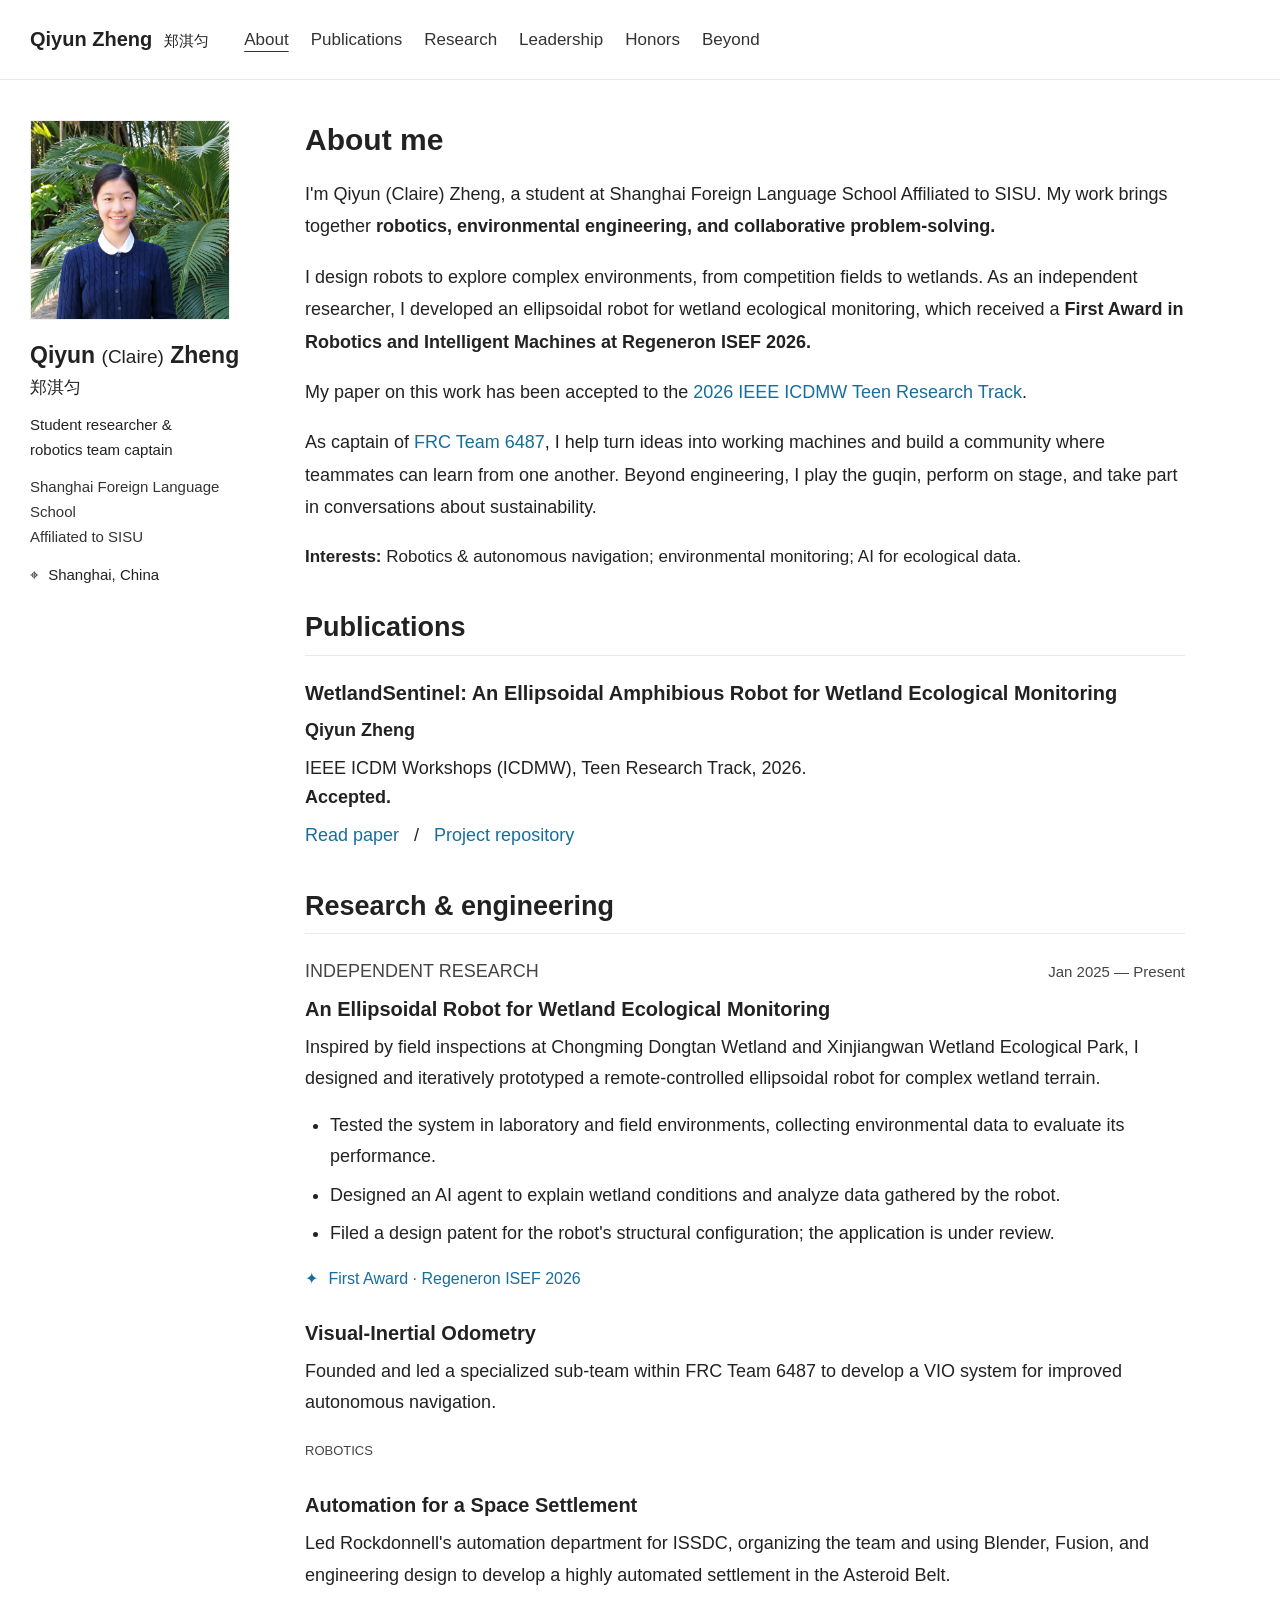
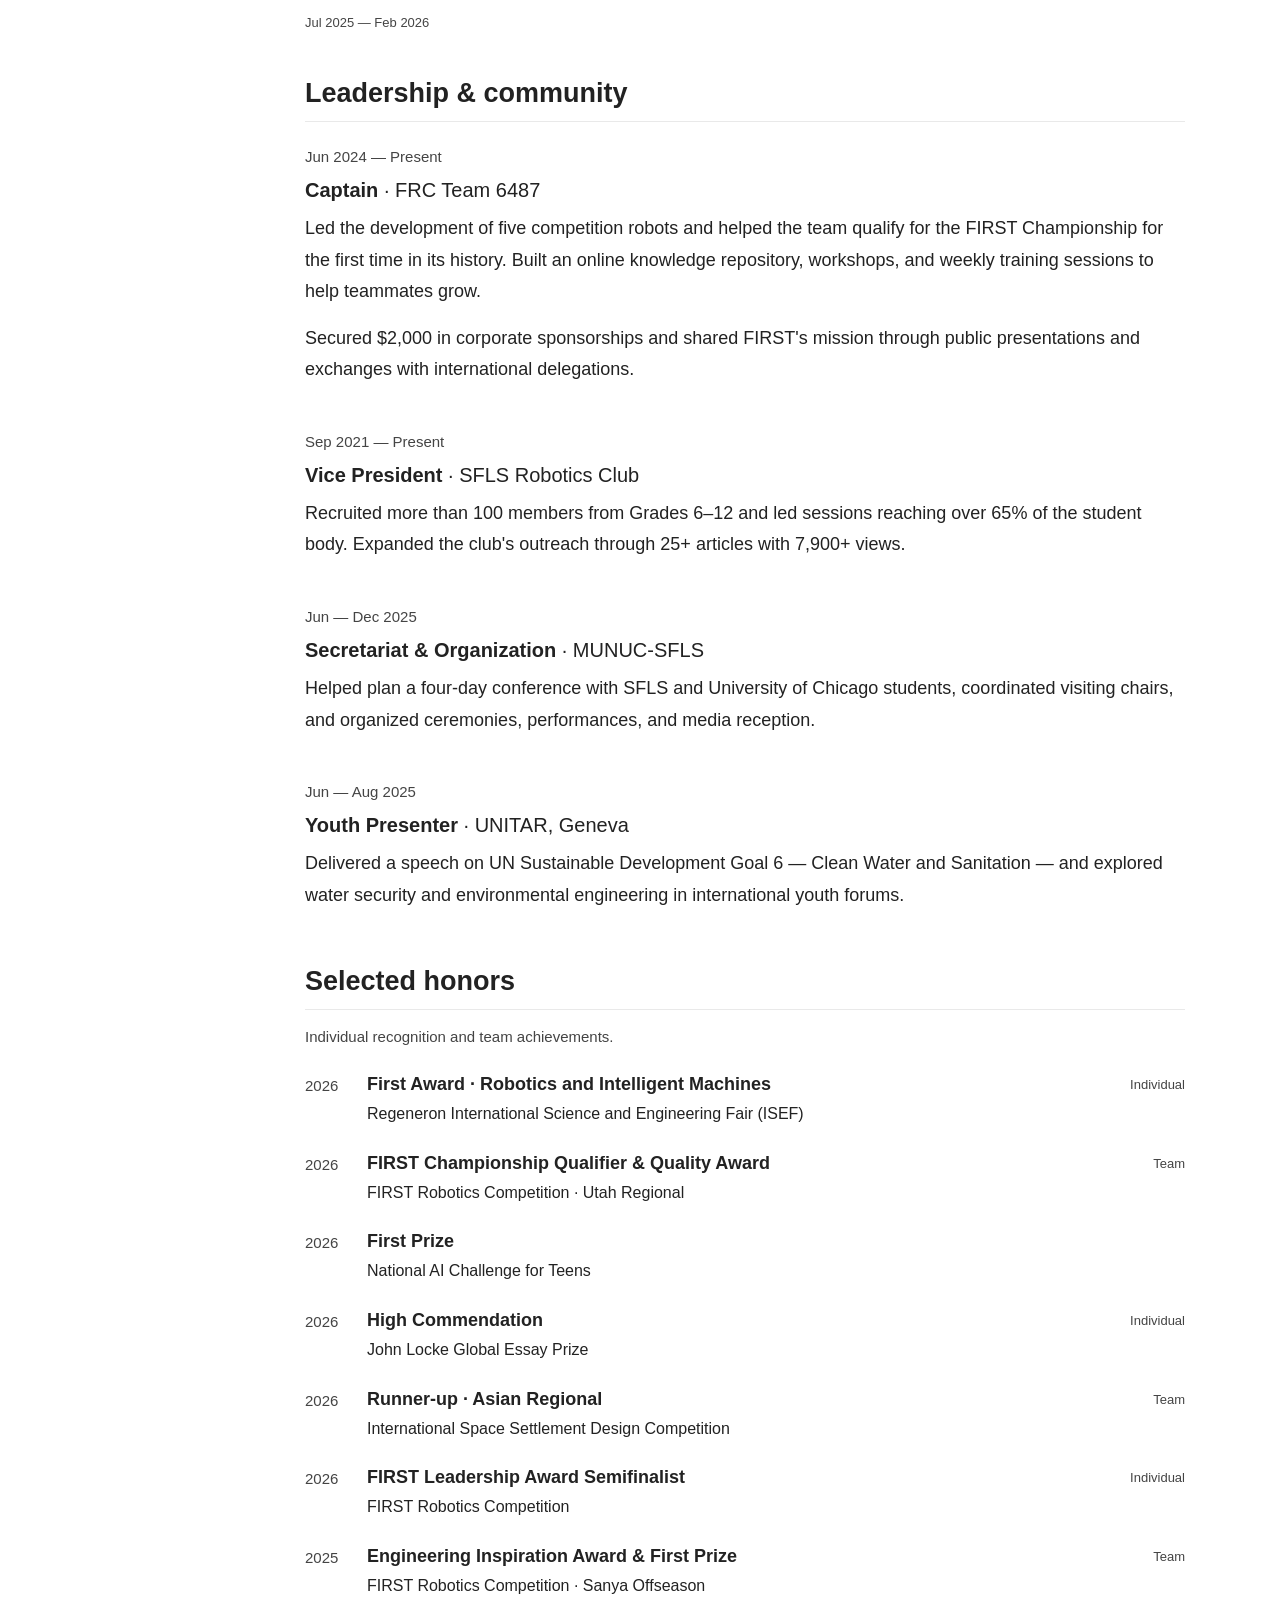
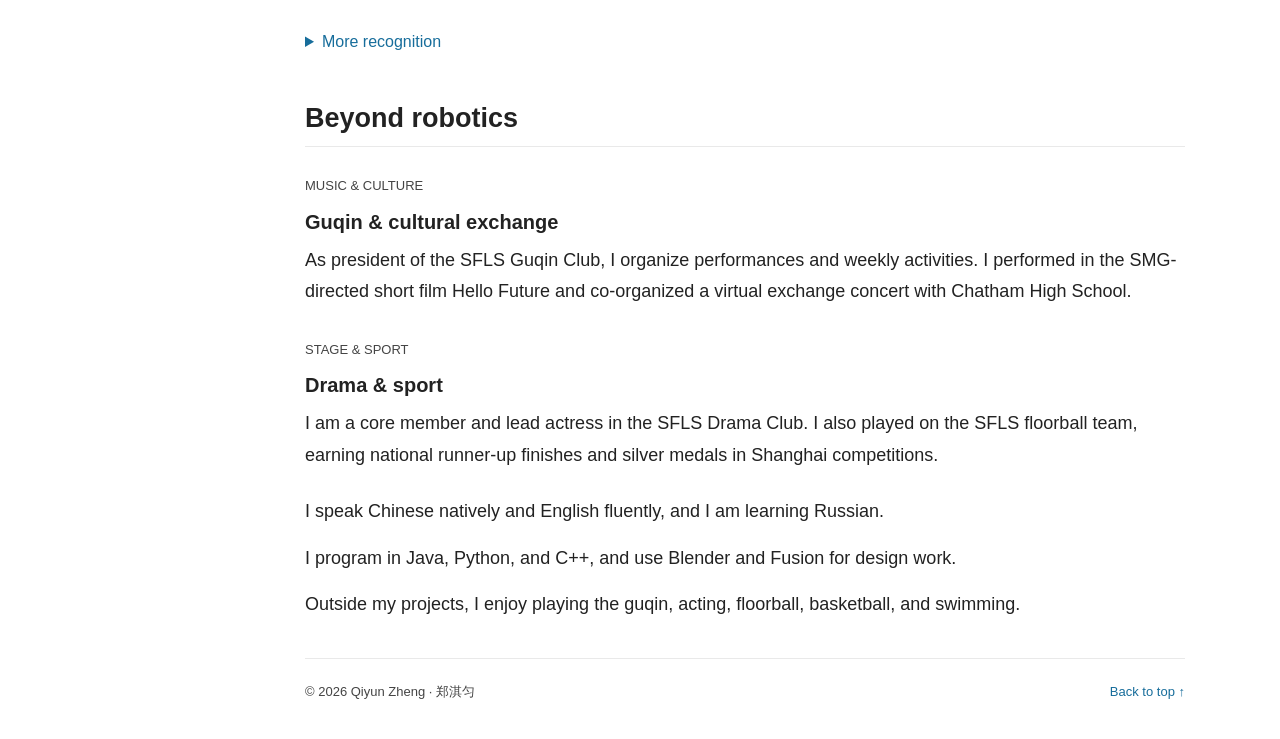
==== index.html @ 6323c760 "Refine academic layout, add accepted ICDMW paper, and organize site files" ====
<!doctype html>
<html lang="en">
<head>
  <meta charset="utf-8"><meta name="viewport" content="width=device-width,initial-scale=1">
  <title>Qiyun (Claire) Zheng · Robotics & Environmental Engineering</title>
  <meta name="description" content="Qiyun (Claire) Zheng — student researcher, FRC Team 6487 captain, and guqin player exploring robotics and environmental engineering.">
  <meta name="theme-color" content="#ffffff">
  <link rel="icon" href="assets/images/favicon.svg" type="image/svg+xml"><link rel="stylesheet" href="assets/css/main.css">
</head>
<body>
<a class="skip" href="#about">Skip to content</a>
<header><div class="header-inner"><a class="brand" href="#">Qiyun Zheng<span>郑淇匀</span></a><nav aria-label="Main navigation"><a href="#about">About</a><a href="#publications">Publications</a><a href="#research">Research</a><a href="#leadership">Leadership</a><a href="#honors">Honors</a><a href="#beyond">Beyond</a></nav></div></header>
<div class="layout">
<aside class="profile">
  <div class="portrait-wrap"><img id="portrait" src="assets/images/portrait.png" alt="Qiyun Zheng smiling in front of green palm leaves" width="1216" height="1293"></div>
  <h1>Qiyun <span>(Claire)</span> Zheng <span class="chinese">郑淇匀</span></h1>
  <p class="role">Student researcher &amp;<br>robotics team captain</p>
  <p class="school">Shanghai Foreign Language School<br>Affiliated to SISU</p>
  <p class="location"><span aria-hidden="true">⌖</span> Shanghai, China</p>
  

</aside>
<main>
<section id="about" class="intro">
  <h2>About me</h2>
  <p>I'm Qiyun (Claire) Zheng, a student at Shanghai Foreign Language School Affiliated to SISU. My work brings together <strong>robotics, environmental engineering, and collaborative problem-solving.</strong></p>
  <p>I design robots to explore complex environments, from competition fields to wetlands. As an independent researcher, I developed an ellipsoidal robot for wetland ecological monitoring, which received a <strong>First Award in Robotics and Intelligent Machines at Regeneron ISEF 2026.</strong></p>
  <p>My paper on this work has been accepted to the <a href="#publications">2026 IEEE ICDMW Teen Research Track</a>.</p>
  <p>As captain of <a href="#leadership">FRC Team 6487</a>, I help turn ideas into working machines and build a community where teammates can learn from one another. Beyond engineering, I play the guqin, perform on stage, and take part in conversations about sustainability.</p>
  <p class="interests"><strong>Interests:</strong> Robotics &amp; autonomous navigation; environmental monitoring; AI for ecological data.</p>
</section>
<section id="publications">
<div class="section-heading"><h2>Publications</h2></div>
<article class="publication">
<h3>WetlandSentinel: An Ellipsoidal Amphibious Robot for Wetland Ecological Monitoring</h3>
<p><strong>Qiyun Zheng</strong></p>
<p>IEEE ICDM Workshops (ICDMW), Teen Research Track, 2026.<br><strong>Accepted.</strong></p>
<p><a href="https://zqy6487.github.io/WetlandSentinel/">Read paper</a> &nbsp; / &nbsp; <a href="https://github.com/zqy6487/WetlandSentinel">Project repository</a></p>
</article>
</section>
<section id="research">
  <div class="section-heading research-heading"><h2>Research &amp; engineering</h2></div>
  <article class="featured"><div class="article-top"><p class="eyebrow">INDEPENDENT RESEARCH</p><span class="date">Jan 2025 — Present</span></div><h3>An Ellipsoidal Robot for Wetland Ecological Monitoring</h3><p>Inspired by field inspections at Chongming Dongtan Wetland and Xinjiangwan Wetland Ecological Park, I designed and iteratively prototyped a remote-controlled ellipsoidal robot for complex wetland terrain.</p><ul><li>Tested the system in laboratory and field environments, collecting environmental data to evaluate its performance.</li><li>Designed an AI agent to explain wetland conditions and analyze data gathered by the robot.</li><li>Filed a design patent for the robot's structural configuration; the application is under review.</li></ul><p class="recognition"><span aria-hidden="true">✦</span> First Award · Regeneron ISEF 2026</p></article>
  <article class="simple-project"><div><h3>Visual-Inertial Odometry</h3><p>Founded and led a specialized sub-team within FRC Team 6487 to develop a VIO system for improved autonomous navigation.</p></div><span class="project-label">ROBOTICS</span></article>
  <article class="simple-project"><div><h3>Automation for a Space Settlement</h3><p>Led Rockdonnell's automation department for ISSDC, organizing the team and using Blender, Fusion, and engineering design to develop a highly automated settlement in the Asteroid Belt.</p></div><span class="project-label">Jul 2025 — Feb 2026</span></article>
</section>
<section id="leadership"><div class="section-heading"><h2>Leadership &amp; community</h2></div>
  <article class="experience"><div class="date">Jun 2024 — Present</div><div><h3>Captain <span>· FRC Team 6487</span></h3><p>Led the development of five competition robots and helped the team qualify for the FIRST Championship for the first time in its history. Built an online knowledge repository, workshops, and weekly training sessions to help teammates grow.</p><p>Secured $2,000 in corporate sponsorships and shared FIRST's mission through public presentations and exchanges with international delegations.</p></div></article>
  <article class="experience"><div class="date">Sep 2021 — Present</div><div><h3>Vice President <span>· SFLS Robotics Club</span></h3><p>Recruited more than 100 members from Grades 6–12 and led sessions reaching over 65% of the student body. Expanded the club's outreach through 25+ articles with 7,900+ views.</p></div></article>
  <article class="experience"><div class="date">Jun — Dec 2025</div><div><h3>Secretariat &amp; Organization <span>· MUNUC-SFLS</span></h3><p>Helped plan a four-day conference with SFLS and University of Chicago students, coordinated visiting chairs, and organized ceremonies, performances, and media reception.</p></div></article>
  <article class="experience"><div class="date">Jun — Aug 2025</div><div><h3>Youth Presenter <span>· UNITAR, Geneva</span></h3><p>Delivered a speech on UN Sustainable Development Goal 6 — Clean Water and Sanitation — and explored water security and environmental engineering in international youth forums.</p></div></article>
</section>
<section id="honors"><div class="section-heading"><h2>Selected honors</h2></div><p class="section-note">Individual recognition and team achievements.</p>
<div class="award"><span class="date">2026</span><div><h3>First Award · Robotics and Intelligent Machines</h3><p>Regeneron International Science and Engineering Fair (ISEF)</p></div><span class="award-type">Individual</span></div>
<div class="award"><span class="date">2026</span><div><h3>FIRST Championship Qualifier &amp; Quality Award</h3><p>FIRST Robotics Competition · Utah Regional</p></div><span class="award-type">Team</span></div>
<div class="award"><span class="date">2026</span><div><h3>First Prize</h3><p>National AI Challenge for Teens</p></div></div>
<div class="award"><span class="date">2026</span><div><h3>High Commendation</h3><p>John Locke Global Essay Prize</p></div><span class="award-type">Individual</span></div>
<div class="award"><span class="date">2026</span><div><h3>Runner-up · Asian Regional</h3><p>International Space Settlement Design Competition</p></div><span class="award-type">Team</span></div>
<div class="award"><span class="date">2026</span><div><h3>FIRST Leadership Award Semifinalist</h3><p>FIRST Robotics Competition</p></div><span class="award-type">Individual</span></div>
<div class="award"><span class="date">2025</span><div><h3>Engineering Inspiration Award &amp; First Prize</h3><p>FIRST Robotics Competition · Sanya Offseason</p></div><span class="award-type">Team</span></div>
<details><summary>More recognition <span aria-hidden="true">+</span></summary><ul class="more-awards"><li><strong>2026</strong> · Global Finalist, GENIUS Olympiad</li><li><strong>2026</strong> · Innovation in Control Award, FRC Shanghai Regional (team)</li><li><strong>2025</strong> · Industrial Design Award, FRC Idaho Regional (team)</li><li><strong>2025</strong> · Creativity Award, FRC Shanghai Regional (team)</li><li><strong>2025</strong> · Top Award &amp; Science Seed Award, Shanghai Science Seed Olympiad</li><li><strong>2025</strong> · Future Scientist, Shanghai Youth Science Research Institute</li><li><strong>2024</strong> · AIME Qualifier, AMC 12</li></ul></details>
</section>
<section id="beyond"><div class="section-heading"><h2>Beyond robotics</h2></div><div class="beyond-grid"><article><span class="small-label">MUSIC &amp; CULTURE</span><h3>Guqin &amp; cultural exchange </h3><p>As president of the SFLS Guqin Club, I organize performances and weekly activities. I performed in the SMG-directed short film <em>Hello Future</em> and co-organized a virtual exchange concert with Chatham High School.</p></article><article><span class="small-label">STAGE &amp; SPORT</span><h3>Drama &amp; sport </h3><p>I am a core member and lead actress in the SFLS Drama Club. I also played on the SFLS floorball team, earning national runner-up finishes and silver medals in Shanghai competitions.</p></article></div><div class="skills"><p>I speak Chinese natively and English fluently, and I am learning Russian.</p><p>I program in Java, Python, and C++, and use Blender and Fusion for design work.</p><p>Outside my projects, I enjoy playing the guqin, acting, floorball, basketball, and swimming.</p></div></section>
<footer><p>© 2026 Qiyun Zheng <span>· 郑淇匀</span></p><a href="#">Back to top ↑</a></footer>
</main></div><script src="assets/js/main.js"></script></body></html>
---- assets/css/main.css ----
:root{--text:#222;--muted:#444;--link:#176d9b;--line:#e9e9e9}*{box-sizing:border-box}html{scroll-behavior:smooth;scroll-padding-top:26px}body{margin:0;background:white;color:var(--text);font:18px/1.75 Arial,"Helvetica Neue","Microsoft YaHei",sans-serif}button,input,summary{font-family:inherit}a{color:var(--link);text-decoration:none}a:hover{text-decoration:underline}a:focus-visible,summary:focus-visible{outline:2px solid var(--link);outline-offset:4px}header{border-bottom:1px solid var(--line)}.header-inner{max-width:1280px;margin:auto;padding:22px 30px;display:flex;align-items:center;gap:60px}.brand{font-size:20px;font-weight:700;color:#222;white-space:nowrap}.brand span{font-size:15px;font-weight:400;margin-left:12px}nav{display:flex;gap:28px;font-size:17px}nav a{color:#333}nav a.active{text-decoration:underline;text-underline-offset:6px}.layout{max-width:1280px;margin:auto;padding:40px 30px 0;display:grid;grid-template-columns:220px minmax(0,1fr);gap:55px}.profile{position:sticky;top:30px;align-self:start}.portrait-wrap{width:200px}.portrait-wrap img{display:block;width:200px;height:200px;object-fit:cover;object-position:50% 30%;border:1px solid #eee;border-radius:0}h1{font-size:23px;line-height:1.45;margin:19px 0 12px}h1>span{font-size:19px;font-weight:400}h1 .chinese{display:block;font-size:17px;margin-top:4px}.role,.school,.location{font-size:15px;line-height:1.65;margin:0 0 13px}.location span{margin-right:6px}.school{color:#333}main{min-width:0;max-width:880px}section{margin:0 0 37px}.intro h2{font-size:30px;line-height:1.3;margin:0 0 19px}.intro p{margin:0 0 18px;font-size:18px;line-height:1.8}.intro .interests{font-size:17px}.section-heading{border-bottom:1px solid var(--line);padding-bottom:8px;margin:0 0 22px}.section-heading h2{font-size:27px;line-height:1.4;margin:0;font-weight:700}h3{font-size:20px;line-height:1.5;margin:0 0 8px;font-weight:650}p{margin:0 0 15px}strong{font-weight:650}.article-top{display:flex;gap:20px;justify-content:space-between;align-items:baseline;margin-bottom:6px}.eyebrow,.small-label{font-size:13px;color:#444;margin:0;letter-spacing:0}.date{font-size:15px;color:#444;white-space:nowrap}.featured{padding:0}.featured p,.featured li,.simple-project p,.experience p,.beyond-grid p,.skills p{font-size:18px;line-height:1.75}.featured ul{padding-left:25px;margin:14px 0}.featured li{margin-bottom:7px}.recognition{color:var(--link);font-size:16px!important;margin:15px 0 23px}.recognition span{margin-right:6px}.simple-project{margin:25px 0}.project-label{font-size:13px;color:#444}.experience{display:flex;flex-direction:column;gap:5px;margin-bottom:28px}.experience h3 span{font-weight:400}.section-note{font-size:15px;color:#444;margin:-8px 0 21px}.award{display:grid;grid-template-columns:46px 1fr auto;gap:16px;margin-bottom:23px}.award h3{font-size:18px;margin-bottom:3px}.award p{font-size:16px;line-height:1.6;margin:0}.award-type{font-size:13px;color:#444;padding-top:3px}.award>.date{padding-top:2px}details{font-size:16px}summary{color:var(--link);cursor:pointer;padding:7px 0}summary span{display:none}.more-awards{padding-left:22px;line-height:2}.beyond-grid article{margin-bottom:25px}.beyond-grid h3{margin-top:6px}.skills{margin-top:20px}.skills p{margin-bottom:15px}em{font-style:normal}footer{border-top:1px solid var(--line);display:flex;justify-content:space-between;gap:20px;padding:22px 0 35px;font-size:13px;color:#444}footer p{margin:0}.skip{position:absolute;top:-100px;left:20px;background:#fff;padding:8px;z-index:20}.skip:focus{top:5px}@media(max-width:1000px){.header-inner{gap:30px}nav{gap:20px;font-size:16px}.brand span{display:none}.layout{grid-template-columns:190px minmax(0,1fr);gap:32px}.portrait-wrap,.portrait-wrap img{width:180px;height:180px}.article-top{display:block}.article-top .date{display:block;margin-top:3px}}@media(max-width:700px){.header-inner{display:block;padding:16px 22px}.brand{display:block;margin-bottom:12px}nav{gap:24px;font-size:15px;overflow-x:auto;white-space:nowrap;padding-bottom:3px}.layout{display:block;padding:26px 22px 0}.profile{position:static;display:grid;grid-template-columns:125px minmax(0,1fr);gap:0 18px;margin-bottom:32px}.portrait-wrap{grid-row:1/5;width:125px;height:125px}.portrait-wrap img{width:125px;height:125px}.profile h1{font-size:19px;margin:0 0 7px}.profile h1>span{font-size:16px}.profile h1 .chinese{font-size:14px;margin-top:3px}.role,.school,.location{font-size:12px;margin-bottom:6px}.role br{display:none}.intro h2{font-size:27px}.intro p,.featured p,.featured li,.simple-project p,.experience p,.beyond-grid p,.skills p{font-size:17px;line-height:1.8}.intro .interests{font-size:16px}.section-heading h2{font-size:24px}h3{font-size:19px}.award{grid-template-columns:40px 1fr;gap:10px}.award h3{font-size:17px}.award p{font-size:15px}.award-type{grid-column:2;padding:0;margin-top:-7px}.date{font-size:14px}section{margin-bottom:32px}}@media(prefers-reduced-motion:reduce){html{scroll-behavior:auto}}@media print{header,.skip,footer>a{display:none}.layout{padding:0;grid-template-columns:160px 1fr;gap:25px}.profile{position:static}.portrait-wrap,.portrait-wrap img{width:145px;height:145px}body,.intro p,.featured p,.featured li,.experience p{font-size:12px}section{break-inside:avoid}}

.publication p{font-size:18px;line-height:1.65;margin:0 0 8px}.header-inner{gap:35px}nav{gap:22px}@media(max-width:1100px){nav{gap:16px;font-size:15px}}@media(max-width:700px){.publication p{font-size:17px}}
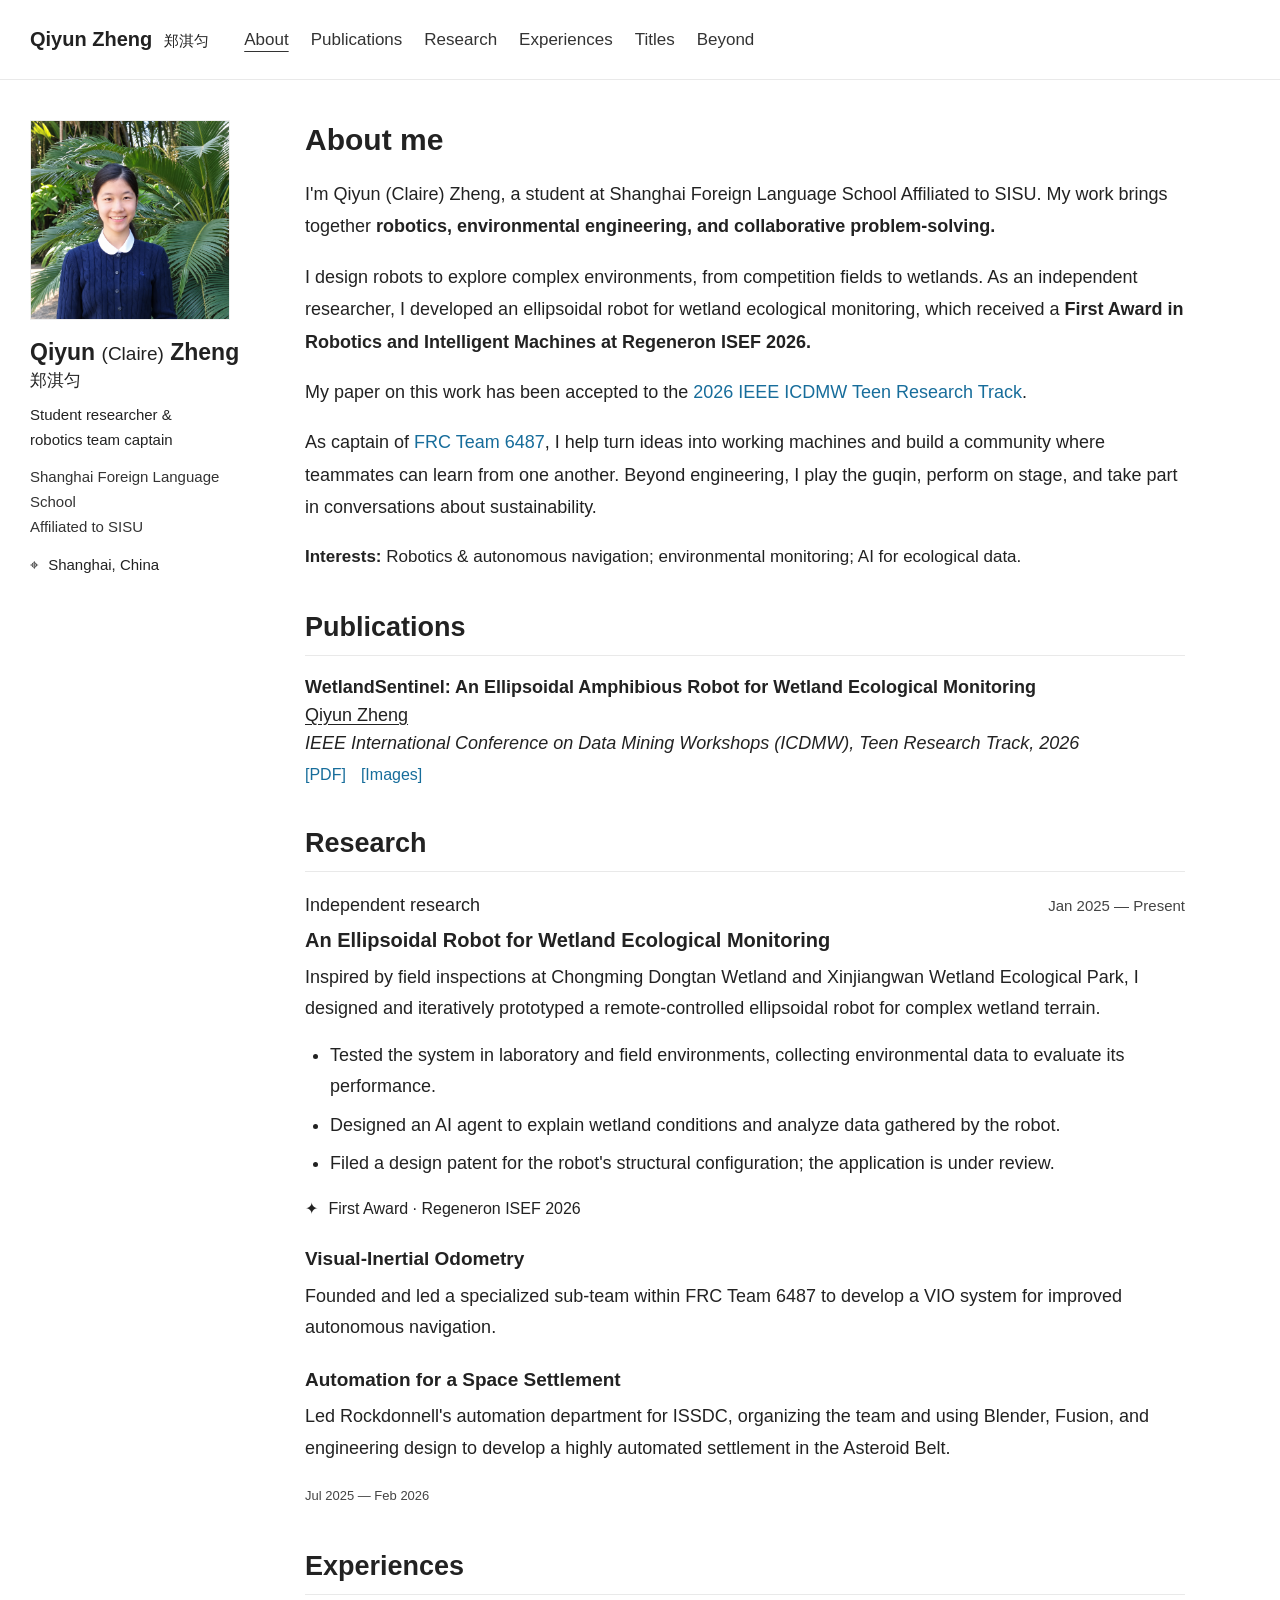
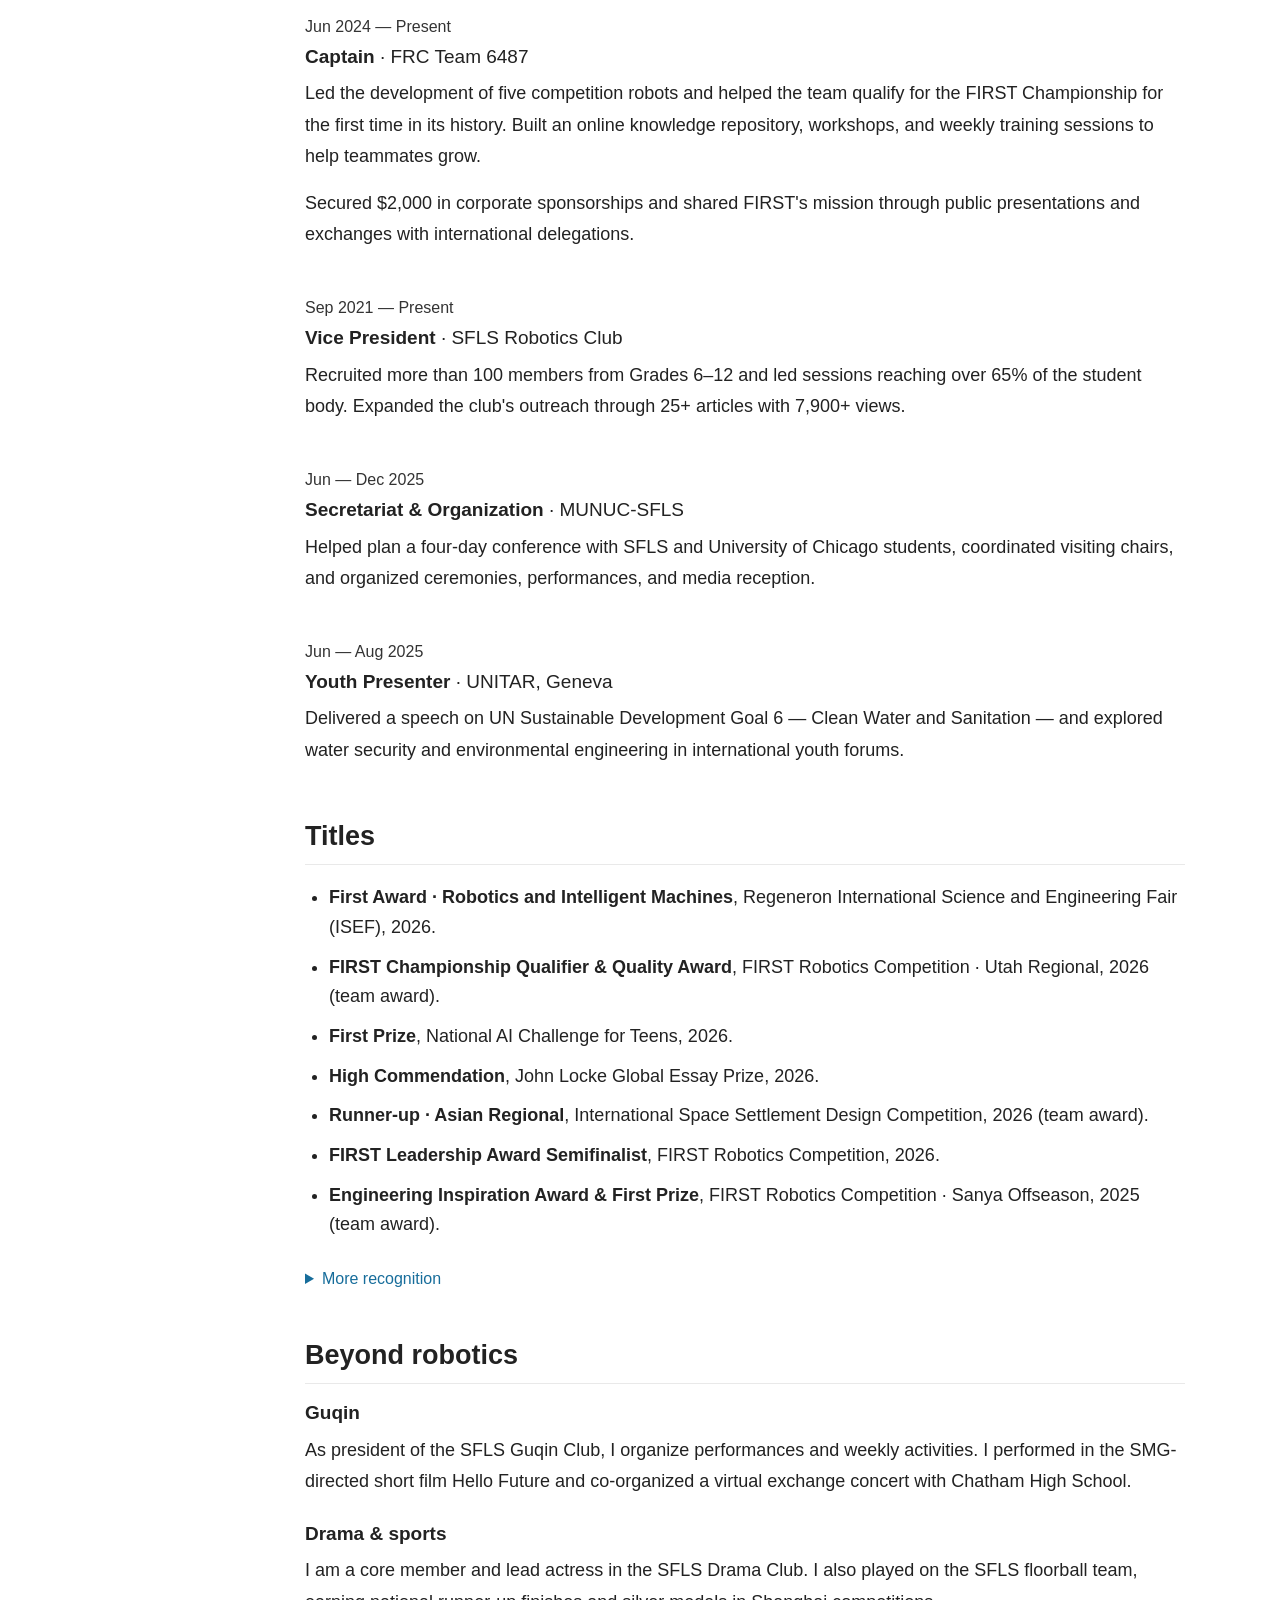
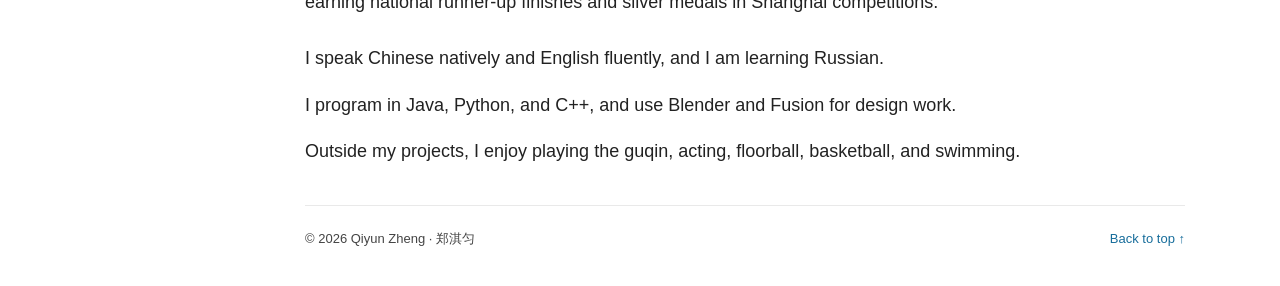
==== commit dc1bd927: "Refine academic layout, add accepted ICDMW paper, and organize site files" ====
--- a/index.html
+++ b/index.html
@@ -9,7 +9,7 @@
 </head>
 <body>
 <a class="skip" href="#about">Skip to content</a>
-<header><div class="header-inner"><a class="brand" href="#">Qiyun Zheng<span>郑淇匀</span></a><nav aria-label="Main navigation"><a href="#about">About</a><a href="#publications">Publications</a><a href="#research">Research</a><a href="#leadership">Leadership</a><a href="#honors">Honors</a><a href="#beyond">Beyond</a></nav></div></header>
+<header><div class="header-inner"><a class="brand" href="#">Qiyun Zheng<span>郑淇匀</span></a><nav aria-label="Main navigation"><a href="#about">About</a><a href="#publications">Publications</a><a href="#research">Research</a><a href="#leadership">Experiences</a><a href="#honors">Titles</a><a href="#beyond">Beyond</a></nav></div></header>
 <div class="layout">
 <aside class="profile">
   <div class="portrait-wrap"><img id="portrait" src="assets/images/portrait.png" alt="Qiyun Zheng smiling in front of green palm leaves" width="1216" height="1293"></div>
@@ -31,35 +31,38 @@
 </section>
 <section id="publications">
 <div class="section-heading"><h2>Publications</h2></div>
-<article class="publication">
-<h3>WetlandSentinel: An Ellipsoidal Amphibious Robot for Wetland Ecological Monitoring</h3>
-<p><strong>Qiyun Zheng</strong></p>
-<p>IEEE ICDM Workshops (ICDMW), Teen Research Track, 2026.<br><strong>Accepted.</strong></p>
-<p><a href="https://zqy6487.github.io/WetlandSentinel/">Read paper</a> &nbsp; / &nbsp; <a href="https://github.com/zqy6487/WetlandSentinel">Project repository</a></p>
-</article>
+<p class="publication">
+<strong>WetlandSentinel: An Ellipsoidal Amphibious Robot for Wetland Ecological Monitoring</strong><br>
+<span class="author-name">Qiyun Zheng</span><br>
+<em>IEEE International Conference on Data Mining Workshops (ICDMW), Teen Research Track, 2026</em><br>
+<a href="https://zqy6487.github.io/WetlandSentinel/WetlandSentinel_Qiyun_Zheng.pdf">[PDF]</a>
+<a href="https://zqy6487.github.io/WetlandSentinel/">[Images]</a>
+</p>
 </section>
 <section id="research">
-  <div class="section-heading research-heading"><h2>Research &amp; engineering</h2></div>
-  <article class="featured"><div class="article-top"><p class="eyebrow">INDEPENDENT RESEARCH</p><span class="date">Jan 2025 — Present</span></div><h3>An Ellipsoidal Robot for Wetland Ecological Monitoring</h3><p>Inspired by field inspections at Chongming Dongtan Wetland and Xinjiangwan Wetland Ecological Park, I designed and iteratively prototyped a remote-controlled ellipsoidal robot for complex wetland terrain.</p><ul><li>Tested the system in laboratory and field environments, collecting environmental data to evaluate its performance.</li><li>Designed an AI agent to explain wetland conditions and analyze data gathered by the robot.</li><li>Filed a design patent for the robot's structural configuration; the application is under review.</li></ul><p class="recognition"><span aria-hidden="true">✦</span> First Award · Regeneron ISEF 2026</p></article>
-  <article class="simple-project"><div><h3>Visual-Inertial Odometry</h3><p>Founded and led a specialized sub-team within FRC Team 6487 to develop a VIO system for improved autonomous navigation.</p></div><span class="project-label">ROBOTICS</span></article>
+  <div class="section-heading research-heading"><h2>Research</h2></div>
+  <article class="featured"><div class="article-top"><p class="research-role">Independent research</p><span class="date">Jan 2025 — Present</span></div><h3>An Ellipsoidal Robot for Wetland Ecological Monitoring</h3><p>Inspired by field inspections at Chongming Dongtan Wetland and Xinjiangwan Wetland Ecological Park, I designed and iteratively prototyped a remote-controlled ellipsoidal robot for complex wetland terrain.</p><ul><li>Tested the system in laboratory and field environments, collecting environmental data to evaluate its performance.</li><li>Designed an AI agent to explain wetland conditions and analyze data gathered by the robot.</li><li>Filed a design patent for the robot's structural configuration; the application is under review.</li></ul><p class="recognition"><span aria-hidden="true">✦</span> First Award · Regeneron ISEF 2026</p></article>
+  <article class="simple-project"><div><h3>Visual-Inertial Odometry</h3><p>Founded and led a specialized sub-team within FRC Team 6487 to develop a VIO system for improved autonomous navigation.</p></div></article>
   <article class="simple-project"><div><h3>Automation for a Space Settlement</h3><p>Led Rockdonnell's automation department for ISSDC, organizing the team and using Blender, Fusion, and engineering design to develop a highly automated settlement in the Asteroid Belt.</p></div><span class="project-label">Jul 2025 — Feb 2026</span></article>
 </section>
-<section id="leadership"><div class="section-heading"><h2>Leadership &amp; community</h2></div>
+<section id="leadership"><div class="section-heading"><h2>Experiences</h2></div>
   <article class="experience"><div class="date">Jun 2024 — Present</div><div><h3>Captain <span>· FRC Team 6487</span></h3><p>Led the development of five competition robots and helped the team qualify for the FIRST Championship for the first time in its history. Built an online knowledge repository, workshops, and weekly training sessions to help teammates grow.</p><p>Secured $2,000 in corporate sponsorships and shared FIRST's mission through public presentations and exchanges with international delegations.</p></div></article>
   <article class="experience"><div class="date">Sep 2021 — Present</div><div><h3>Vice President <span>· SFLS Robotics Club</span></h3><p>Recruited more than 100 members from Grades 6–12 and led sessions reaching over 65% of the student body. Expanded the club's outreach through 25+ articles with 7,900+ views.</p></div></article>
   <article class="experience"><div class="date">Jun — Dec 2025</div><div><h3>Secretariat &amp; Organization <span>· MUNUC-SFLS</span></h3><p>Helped plan a four-day conference with SFLS and University of Chicago students, coordinated visiting chairs, and organized ceremonies, performances, and media reception.</p></div></article>
   <article class="experience"><div class="date">Jun — Aug 2025</div><div><h3>Youth Presenter <span>· UNITAR, Geneva</span></h3><p>Delivered a speech on UN Sustainable Development Goal 6 — Clean Water and Sanitation — and explored water security and environmental engineering in international youth forums.</p></div></article>
 </section>
-<section id="honors"><div class="section-heading"><h2>Selected honors</h2></div><p class="section-note">Individual recognition and team achievements.</p>
-<div class="award"><span class="date">2026</span><div><h3>First Award · Robotics and Intelligent Machines</h3><p>Regeneron International Science and Engineering Fair (ISEF)</p></div><span class="award-type">Individual</span></div>
-<div class="award"><span class="date">2026</span><div><h3>FIRST Championship Qualifier &amp; Quality Award</h3><p>FIRST Robotics Competition · Utah Regional</p></div><span class="award-type">Team</span></div>
-<div class="award"><span class="date">2026</span><div><h3>First Prize</h3><p>National AI Challenge for Teens</p></div></div>
-<div class="award"><span class="date">2026</span><div><h3>High Commendation</h3><p>John Locke Global Essay Prize</p></div><span class="award-type">Individual</span></div>
-<div class="award"><span class="date">2026</span><div><h3>Runner-up · Asian Regional</h3><p>International Space Settlement Design Competition</p></div><span class="award-type">Team</span></div>
-<div class="award"><span class="date">2026</span><div><h3>FIRST Leadership Award Semifinalist</h3><p>FIRST Robotics Competition</p></div><span class="award-type">Individual</span></div>
-<div class="award"><span class="date">2025</span><div><h3>Engineering Inspiration Award &amp; First Prize</h3><p>FIRST Robotics Competition · Sanya Offseason</p></div><span class="award-type">Team</span></div>
+<section id="honors"><div class="section-heading"><h2>Titles</h2></div>
+<ul class="honors-list">
+<li><strong>First Award · Robotics and Intelligent Machines</strong>, Regeneron International Science and Engineering Fair (ISEF), 2026.</li>
+<li><strong>FIRST Championship Qualifier &amp; Quality Award</strong>, FIRST Robotics Competition · Utah Regional, 2026 (team award).</li>
+<li><strong>First Prize</strong>, National AI Challenge for Teens, 2026.</li>
+<li><strong>High Commendation</strong>, John Locke Global Essay Prize, 2026.</li>
+<li><strong>Runner-up · Asian Regional</strong>, International Space Settlement Design Competition, 2026 (team award).</li>
+<li><strong>FIRST Leadership Award Semifinalist</strong>, FIRST Robotics Competition, 2026.</li>
+<li><strong>Engineering Inspiration Award &amp; First Prize</strong>, FIRST Robotics Competition · Sanya Offseason, 2025 (team award).</li>
+</ul>
 <details><summary>More recognition <span aria-hidden="true">+</span></summary><ul class="more-awards"><li><strong>2026</strong> · Global Finalist, GENIUS Olympiad</li><li><strong>2026</strong> · Innovation in Control Award, FRC Shanghai Regional (team)</li><li><strong>2025</strong> · Industrial Design Award, FRC Idaho Regional (team)</li><li><strong>2025</strong> · Creativity Award, FRC Shanghai Regional (team)</li><li><strong>2025</strong> · Top Award &amp; Science Seed Award, Shanghai Science Seed Olympiad</li><li><strong>2025</strong> · Future Scientist, Shanghai Youth Science Research Institute</li><li><strong>2024</strong> · AIME Qualifier, AMC 12</li></ul></details>
 </section>
-<section id="beyond"><div class="section-heading"><h2>Beyond robotics</h2></div><div class="beyond-grid"><article><span class="small-label">MUSIC &amp; CULTURE</span><h3>Guqin &amp; cultural exchange </h3><p>As president of the SFLS Guqin Club, I organize performances and weekly activities. I performed in the SMG-directed short film <em>Hello Future</em> and co-organized a virtual exchange concert with Chatham High School.</p></article><article><span class="small-label">STAGE &amp; SPORT</span><h3>Drama &amp; sport </h3><p>I am a core member and lead actress in the SFLS Drama Club. I also played on the SFLS floorball team, earning national runner-up finishes and silver medals in Shanghai competitions.</p></article></div><div class="skills"><p>I speak Chinese natively and English fluently, and I am learning Russian.</p><p>I program in Java, Python, and C++, and use Blender and Fusion for design work.</p><p>Outside my projects, I enjoy playing the guqin, acting, floorball, basketball, and swimming.</p></div></section>
+<section id="beyond"><div class="section-heading"><h2>Beyond robotics</h2></div><div class="beyond-grid"><article><h3>Guqin</h3><p>As president of the SFLS Guqin Club, I organize performances and weekly activities. I performed in the SMG-directed short film <em>Hello Future</em> and co-organized a virtual exchange concert with Chatham High School.</p></article><article><h3>Drama &amp; sports</h3><p>I am a core member and lead actress in the SFLS Drama Club. I also played on the SFLS floorball team, earning national runner-up finishes and silver medals in Shanghai competitions.</p></article></div><div class="skills"><p>I speak Chinese natively and English fluently, and I am learning Russian.</p><p>I program in Java, Python, and C++, and use Blender and Fusion for design work.</p><p>Outside my projects, I enjoy playing the guqin, acting, floorball, basketball, and swimming.</p></div></section>
 <footer><p>© 2026 Qiyun Zheng <span>· 郑淇匀</span></p><a href="#">Back to top ↑</a></footer>
 </main></div><script src="assets/js/main.js"></script></body></html>
--- a/assets/css/main.css
+++ b/assets/css/main.css
@@ -1,3 +1,8 @@
-:root{--text:#222;--muted:#444;--link:#176d9b;--line:#e9e9e9}*{box-sizing:border-box}html{scroll-behavior:smooth;scroll-padding-top:26px}body{margin:0;background:white;color:var(--text);font:18px/1.75 Arial,"Helvetica Neue","Microsoft YaHei",sans-serif}button,input,summary{font-family:inherit}a{color:var(--link);text-decoration:none}a:hover{text-decoration:underline}a:focus-visible,summary:focus-visible{outline:2px solid var(--link);outline-offset:4px}header{border-bottom:1px solid var(--line)}.header-inner{max-width:1280px;margin:auto;padding:22px 30px;display:flex;align-items:center;gap:60px}.brand{font-size:20px;font-weight:700;color:#222;white-space:nowrap}.brand span{font-size:15px;font-weight:400;margin-left:12px}nav{display:flex;gap:28px;font-size:17px}nav a{color:#333}nav a.active{text-decoration:underline;text-underline-offset:6px}.layout{max-width:1280px;margin:auto;padding:40px 30px 0;display:grid;grid-template-columns:220px minmax(0,1fr);gap:55px}.profile{position:sticky;top:30px;align-self:start}.portrait-wrap{width:200px}.portrait-wrap img{display:block;width:200px;height:200px;object-fit:cover;object-position:50% 30%;border:1px solid #eee;border-radius:0}h1{font-size:23px;line-height:1.45;margin:19px 0 12px}h1>span{font-size:19px;font-weight:400}h1 .chinese{display:block;font-size:17px;margin-top:4px}.role,.school,.location{font-size:15px;line-height:1.65;margin:0 0 13px}.location span{margin-right:6px}.school{color:#333}main{min-width:0;max-width:880px}section{margin:0 0 37px}.intro h2{font-size:30px;line-height:1.3;margin:0 0 19px}.intro p{margin:0 0 18px;font-size:18px;line-height:1.8}.intro .interests{font-size:17px}.section-heading{border-bottom:1px solid var(--line);padding-bottom:8px;margin:0 0 22px}.section-heading h2{font-size:27px;line-height:1.4;margin:0;font-weight:700}h3{font-size:20px;line-height:1.5;margin:0 0 8px;font-weight:650}p{margin:0 0 15px}strong{font-weight:650}.article-top{display:flex;gap:20px;justify-content:space-between;align-items:baseline;margin-bottom:6px}.eyebrow,.small-label{font-size:13px;color:#444;margin:0;letter-spacing:0}.date{font-size:15px;color:#444;white-space:nowrap}.featured{padding:0}.featured p,.featured li,.simple-project p,.experience p,.beyond-grid p,.skills p{font-size:18px;line-height:1.75}.featured ul{padding-left:25px;margin:14px 0}.featured li{margin-bottom:7px}.recognition{color:var(--link);font-size:16px!important;margin:15px 0 23px}.recognition span{margin-right:6px}.simple-project{margin:25px 0}.project-label{font-size:13px;color:#444}.experience{display:flex;flex-direction:column;gap:5px;margin-bottom:28px}.experience h3 span{font-weight:400}.section-note{font-size:15px;color:#444;margin:-8px 0 21px}.award{display:grid;grid-template-columns:46px 1fr auto;gap:16px;margin-bottom:23px}.award h3{font-size:18px;margin-bottom:3px}.award p{font-size:16px;line-height:1.6;margin:0}.award-type{font-size:13px;color:#444;padding-top:3px}.award>.date{padding-top:2px}details{font-size:16px}summary{color:var(--link);cursor:pointer;padding:7px 0}summary span{display:none}.more-awards{padding-left:22px;line-height:2}.beyond-grid article{margin-bottom:25px}.beyond-grid h3{margin-top:6px}.skills{margin-top:20px}.skills p{margin-bottom:15px}em{font-style:normal}footer{border-top:1px solid var(--line);display:flex;justify-content:space-between;gap:20px;padding:22px 0 35px;font-size:13px;color:#444}footer p{margin:0}.skip{position:absolute;top:-100px;left:20px;background:#fff;padding:8px;z-index:20}.skip:focus{top:5px}@media(max-width:1000px){.header-inner{gap:30px}nav{gap:20px;font-size:16px}.brand span{display:none}.layout{grid-template-columns:190px minmax(0,1fr);gap:32px}.portrait-wrap,.portrait-wrap img{width:180px;height:180px}.article-top{display:block}.article-top .date{display:block;margin-top:3px}}@media(max-width:700px){.header-inner{display:block;padding:16px 22px}.brand{display:block;margin-bottom:12px}nav{gap:24px;font-size:15px;overflow-x:auto;white-space:nowrap;padding-bottom:3px}.layout{display:block;padding:26px 22px 0}.profile{position:static;display:grid;grid-template-columns:125px minmax(0,1fr);gap:0 18px;margin-bottom:32px}.portrait-wrap{grid-row:1/5;width:125px;height:125px}.portrait-wrap img{width:125px;height:125px}.profile h1{font-size:19px;margin:0 0 7px}.profile h1>span{font-size:16px}.profile h1 .chinese{font-size:14px;margin-top:3px}.role,.school,.location{font-size:12px;margin-bottom:6px}.role br{display:none}.intro h2{font-size:27px}.intro p,.featured p,.featured li,.simple-project p,.experience p,.beyond-grid p,.skills p{font-size:17px;line-height:1.8}.intro .interests{font-size:16px}.section-heading h2{font-size:24px}h3{font-size:19px}.award{grid-template-columns:40px 1fr;gap:10px}.award h3{font-size:17px}.award p{font-size:15px}.award-type{grid-column:2;padding:0;margin-top:-7px}.date{font-size:14px}section{margin-bottom:32px}}@media(prefers-reduced-motion:reduce){html{scroll-behavior:auto}}@media print{header,.skip,footer>a{display:none}.layout{padding:0;grid-template-columns:160px 1fr;gap:25px}.profile{position:static}.portrait-wrap,.portrait-wrap img{width:145px;height:145px}body,.intro p,.featured p,.featured li,.experience p{font-size:12px}section{break-inside:avoid}}
+:root{--text:#222;--muted:#444;--link:#176d9b;--line:#e9e9e9}*{box-sizing:border-box}html{scroll-behavior:smooth;scroll-padding-top:26px}body{margin:0;background:white;color:var(--text);font:18px/1.75 -apple-system,".SFNSText-Regular","San Francisco","Roboto","Segoe UI","Helvetica Neue","Lucida Grande",Arial,sans-serif}button,input,summary{font-family:inherit}a{color:var(--link);text-decoration:none}a:hover{text-decoration:underline}a:focus-visible,summary:focus-visible{outline:2px solid var(--link);outline-offset:4px}header{border-bottom:1px solid var(--line)}.header-inner{max-width:1280px;margin:auto;padding:22px 30px;display:flex;align-items:center;gap:60px}.brand{font-size:20px;font-weight:700;color:#222;white-space:nowrap}.brand span{font-size:15px;font-weight:400;margin-left:12px}nav{display:flex;gap:28px;font-size:17px}nav a{color:#333}nav a.active{text-decoration:underline;text-underline-offset:6px}.layout{max-width:1280px;margin:auto;padding:40px 30px 0;display:grid;grid-template-columns:220px minmax(0,1fr);gap:55px}.profile{position:sticky;top:30px;align-self:start}.portrait-wrap{width:200px}.portrait-wrap img{display:block;width:200px;height:200px;object-fit:cover;object-position:50% 30%;border:1px solid #eee;border-radius:0}h1{font-size:23px;line-height:1.45;margin:19px 0 12px}h1>span{font-size:19px;font-weight:400}h1 .chinese{display:block;font-size:17px;margin-top:4px}.role,.school,.location{font-size:15px;line-height:1.65;margin:0 0 13px}.location span{margin-right:6px}.school{color:#333}main{min-width:0;max-width:880px}section{margin:0 0 37px}.intro h2{font-size:30px;line-height:1.3;margin:0 0 19px}.intro p{margin:0 0 18px;font-size:18px;line-height:1.8}.intro .interests{font-size:17px}.section-heading{border-bottom:1px solid var(--line);padding-bottom:8px;margin:0 0 22px}.section-heading h2{font-size:27px;line-height:1.4;margin:0;font-weight:700}h3{font-size:20px;line-height:1.5;margin:0 0 8px;font-weight:650}p{margin:0 0 15px}strong{font-weight:650}.article-top{display:flex;gap:20px;justify-content:space-between;align-items:baseline;margin-bottom:6px}.eyebrow,.small-label{font-size:13px;color:#444;margin:0;letter-spacing:0}.date{font-size:15px;color:#444;white-space:nowrap}.featured{padding:0}.featured p,.featured li,.simple-project p,.experience p,.beyond-grid p,.skills p{font-size:18px;line-height:1.75}.featured ul{padding-left:25px;margin:14px 0}.featured li{margin-bottom:7px}.recognition{color:var(--link);font-size:16px!important;margin:15px 0 23px}.recognition span{margin-right:6px}.simple-project{margin:25px 0}.project-label{font-size:13px;color:#444}.experience{display:flex;flex-direction:column;gap:5px;margin-bottom:28px}.experience h3 span{font-weight:400}.section-note{font-size:15px;color:#444;margin:-8px 0 21px}.award{display:grid;grid-template-columns:46px 1fr auto;gap:16px;margin-bottom:23px}.award h3{font-size:18px;margin-bottom:3px}.award p{font-size:16px;line-height:1.6;margin:0}.award-type{font-size:13px;color:#444;padding-top:3px}.award>.date{padding-top:2px}details{font-size:16px}summary{color:var(--link);cursor:pointer;padding:7px 0}summary span{display:none}.more-awards{padding-left:22px;line-height:2}.beyond-grid article{margin-bottom:25px}.beyond-grid h3{margin-top:6px}.skills{margin-top:20px}.skills p{margin-bottom:15px}em{font-style:normal}footer{border-top:1px solid var(--line);display:flex;justify-content:space-between;gap:20px;padding:22px 0 35px;font-size:13px;color:#444}footer p{margin:0}.skip{position:absolute;top:-100px;left:20px;background:#fff;padding:8px;z-index:20}.skip:focus{top:5px}@media(max-width:1000px){.header-inner{gap:30px}nav{gap:20px;font-size:16px}.brand span{display:none}.layout{grid-template-columns:190px minmax(0,1fr);gap:32px}.portrait-wrap,.portrait-wrap img{width:180px;height:180px}.article-top{display:block}.article-top .date{display:block;margin-top:3px}}@media(max-width:700px){.header-inner{display:block;padding:16px 22px}.brand{display:block;margin-bottom:12px}nav{gap:24px;font-size:15px;overflow-x:auto;white-space:nowrap;padding-bottom:3px}.layout{display:block;padding:26px 22px 0}.profile{position:static;display:grid;grid-template-columns:125px minmax(0,1fr);gap:0 18px;margin-bottom:32px}.portrait-wrap{grid-row:1/5;width:125px;height:125px}.portrait-wrap img{width:125px;height:125px}.profile h1{font-size:19px;margin:0 0 7px}.profile h1>span{font-size:16px}.profile h1 .chinese{font-size:14px;margin-top:3px}.role,.school,.location{font-size:12px;margin-bottom:6px}.role br{display:none}.intro h2{font-size:27px}.intro p,.featured p,.featured li,.simple-project p,.experience p,.beyond-grid p,.skills p{font-size:17px;line-height:1.8}.intro .interests{font-size:16px}.section-heading h2{font-size:24px}h3{font-size:19px}.award{grid-template-columns:40px 1fr;gap:10px}.award h3{font-size:17px}.award p{font-size:15px}.award-type{grid-column:2;padding:0;margin-top:-7px}.date{font-size:14px}section{margin-bottom:32px}}@media(prefers-reduced-motion:reduce){html{scroll-behavior:auto}}@media print{header,.skip,footer>a{display:none}.layout{padding:0;grid-template-columns:160px 1fr;gap:25px}.profile{position:static}.portrait-wrap,.portrait-wrap img{width:145px;height:145px}body,.intro p,.featured p,.featured li,.experience p{font-size:12px}section{break-inside:avoid}}
 
 .publication p{font-size:18px;line-height:1.65;margin:0 0 8px}.header-inner{gap:35px}nav{gap:22px}@media(max-width:1100px){nav{gap:16px;font-size:15px}}@media(max-width:700px){.publication p{font-size:17px}}
+
+h1,h2,h3,h4,h5,h6{font-family:inherit;font-weight:bold;line-height:1.2}h3{margin-bottom:10px}
+
+/* Compact academic entries, following the reference pages. */
+.publication{font-size:18px;line-height:1.55;margin:0 0 26px}.publication strong{font-size:18px;font-weight:700}.publication em{font-style:italic}.publication .author-name{text-decoration:underline;text-underline-offset:3px}.publication a{font-size:16px;display:inline-block;margin:5px 10px 0 0}.section-heading{margin-bottom:18px}.research-role{font-size:16px;color:#222;margin:0}.article-top{margin-bottom:6px}.honors-list{padding-left:24px;margin:0 0 18px}.honors-list li{margin-bottom:10px;font-size:18px;line-height:1.65}.experience>.date{font-size:16px;color:#333}.experience h3{font-size:19px}.beyond-grid h3{font-size:19px}.featured .recognition{color:#222}.simple-project h3{font-size:19px}@media(max-width:700px){.publication,.publication strong,.honors-list li{font-size:17px}.publication a{font-size:15px}}
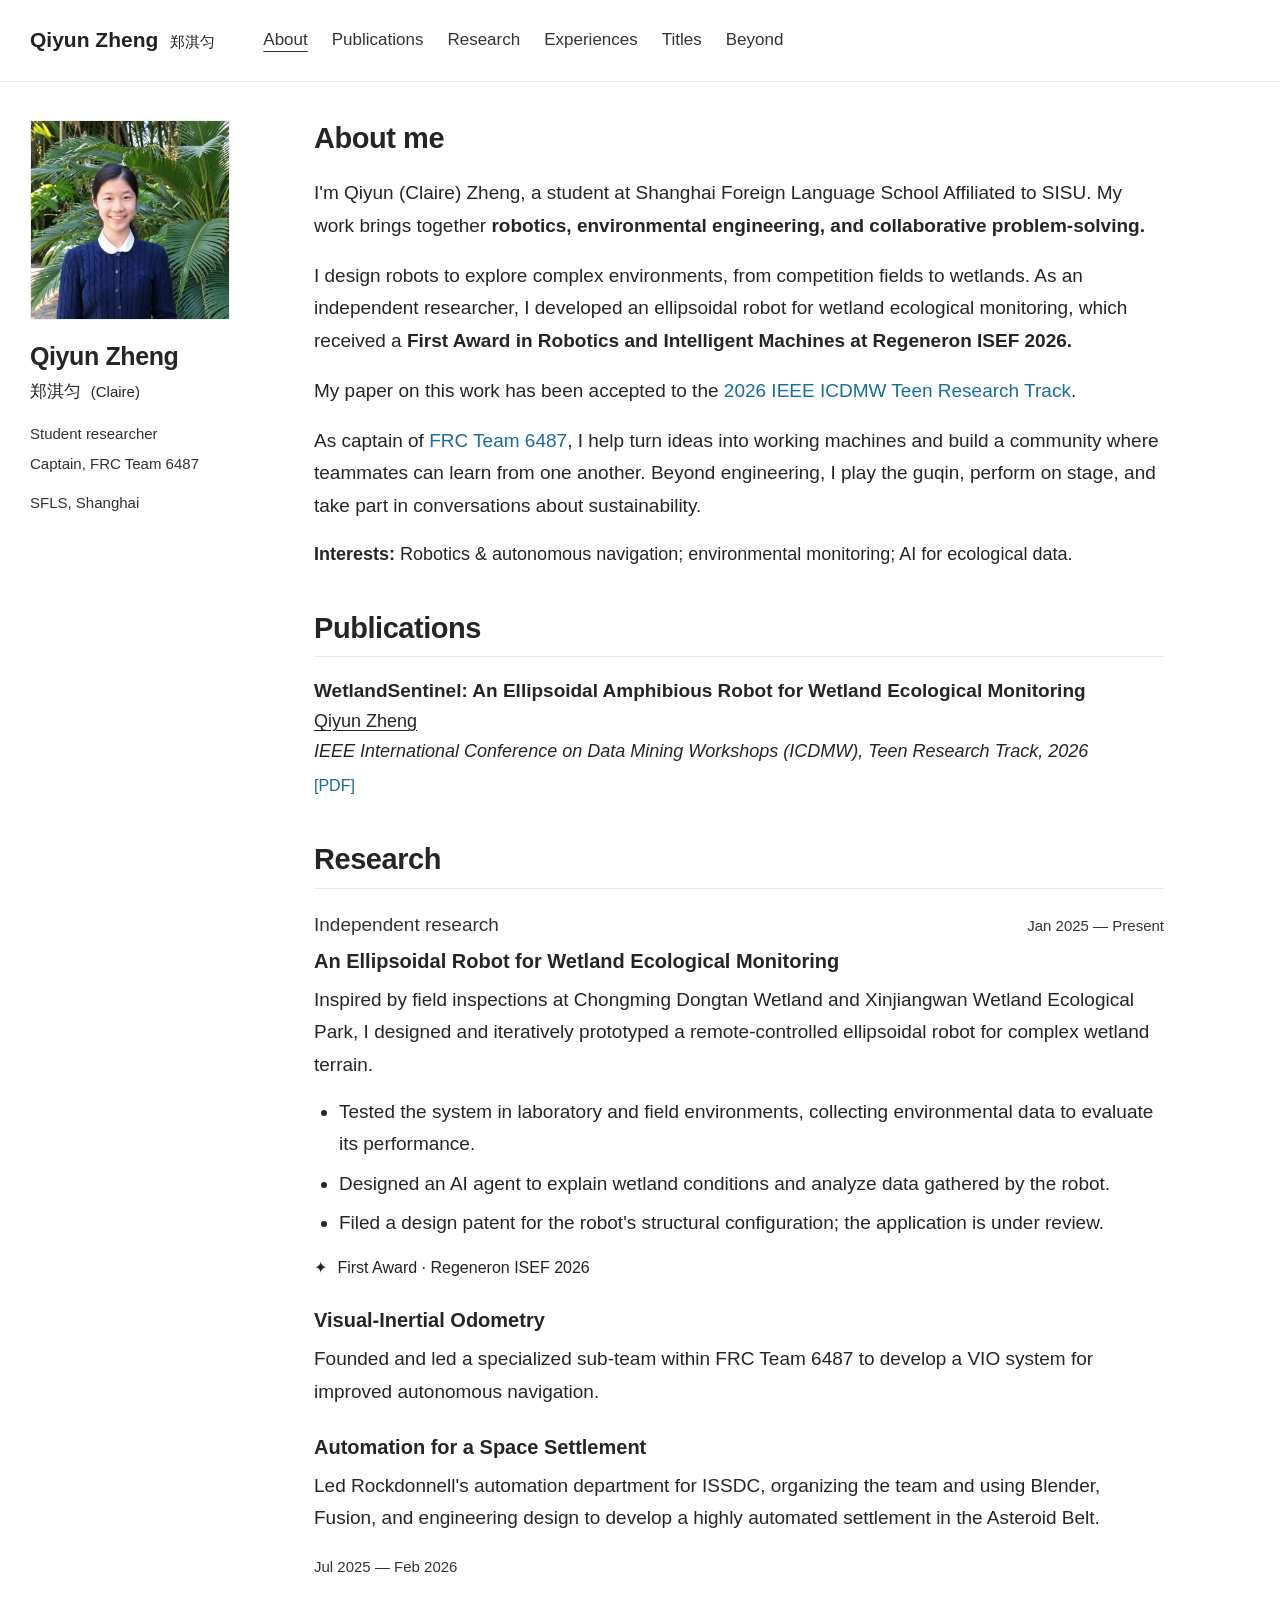
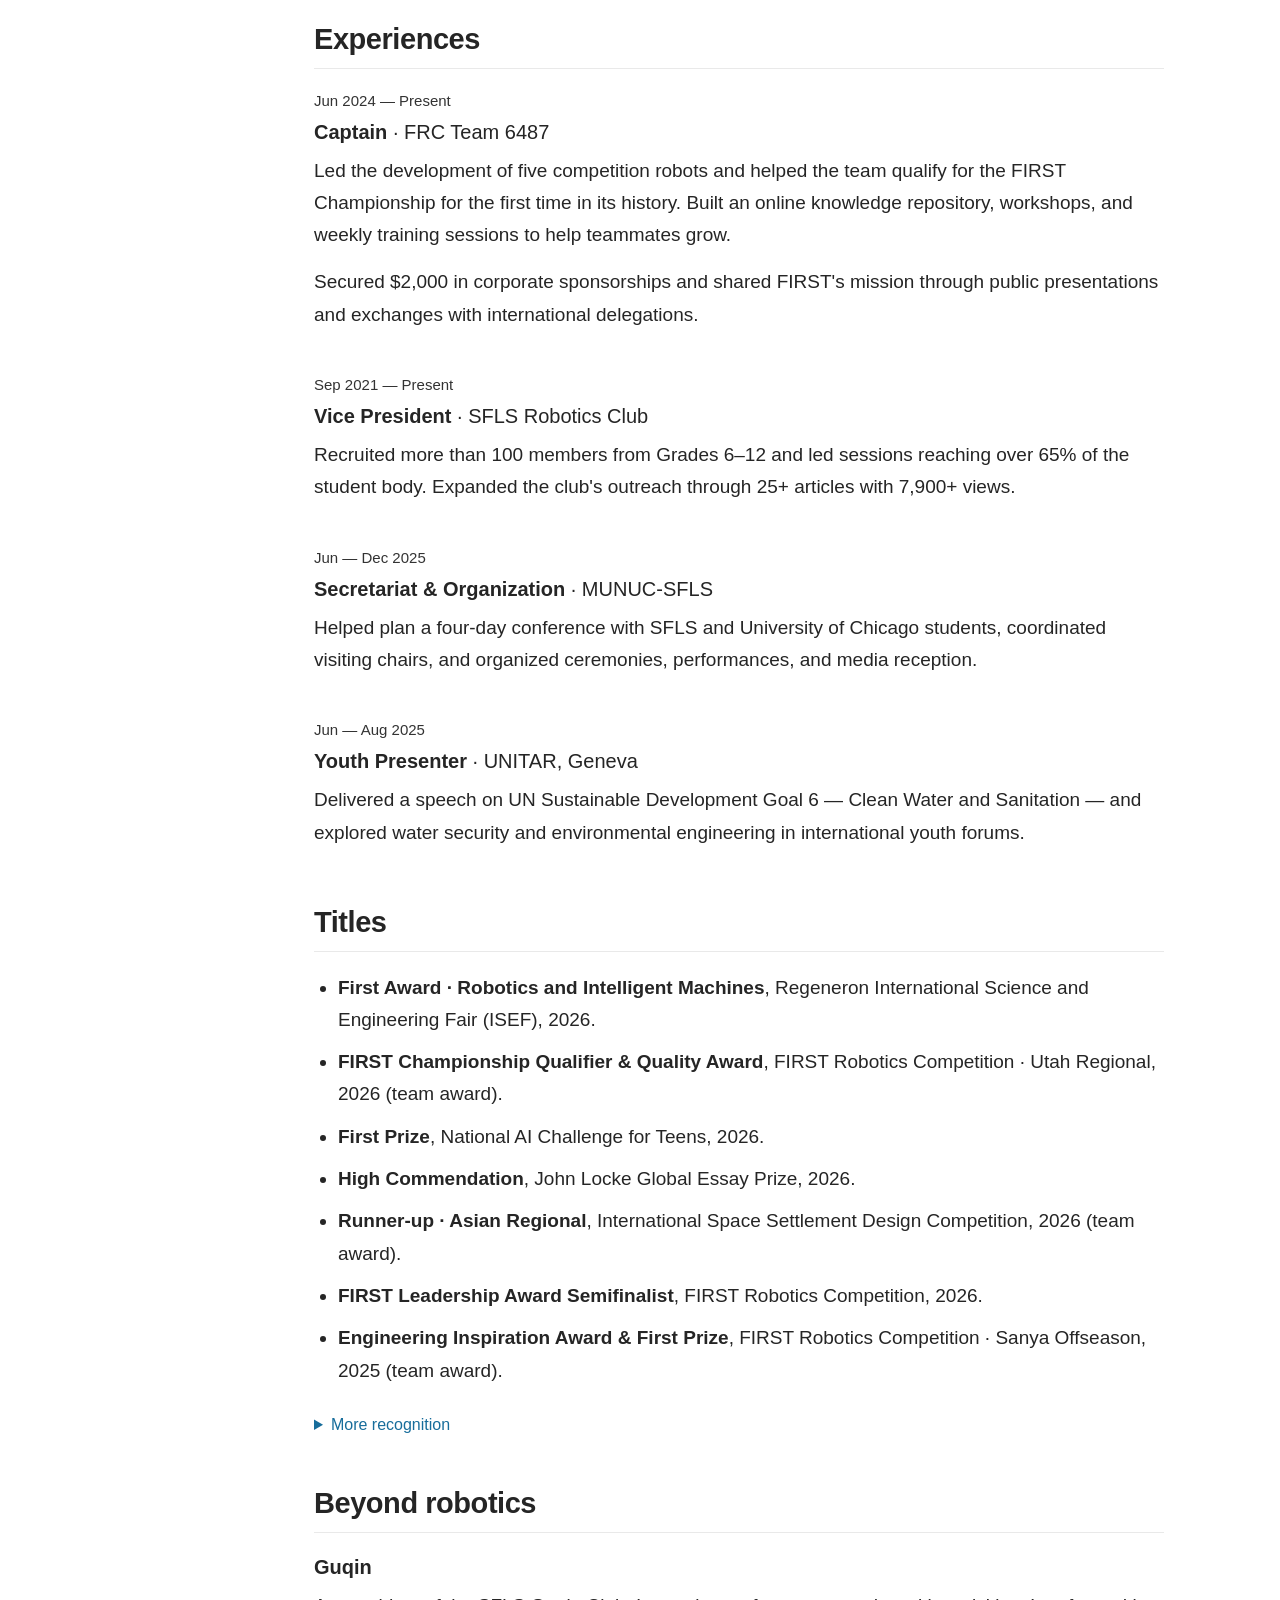
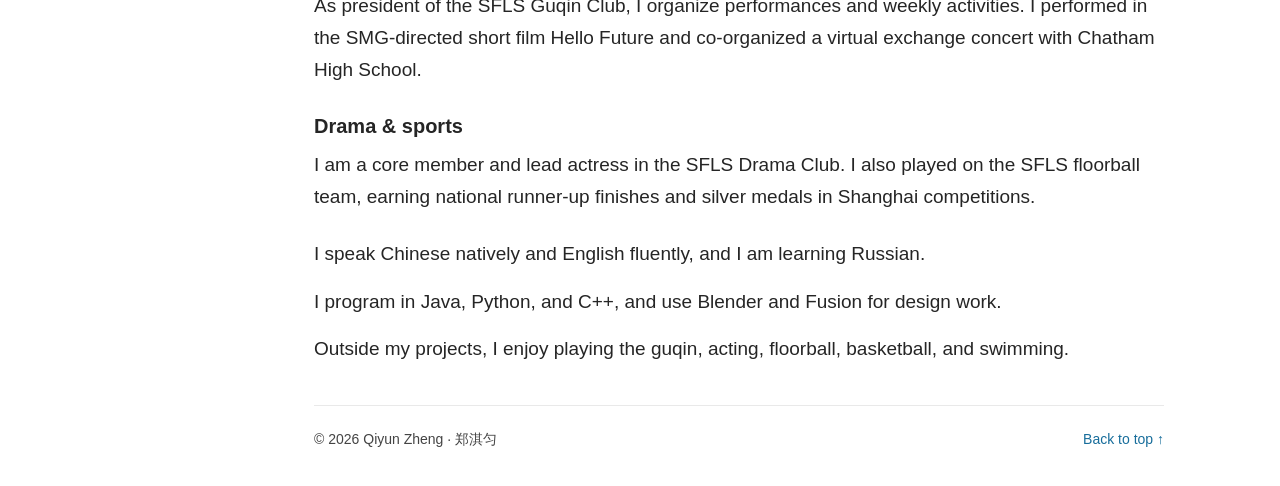
==== commit cb8fd3cf: "Refine academic layout, add accepted ICDMW paper, and organize site files" ====
--- a/index.html
+++ b/index.html
@@ -5,7 +5,7 @@
   <title>Qiyun (Claire) Zheng · Robotics & Environmental Engineering</title>
   <meta name="description" content="Qiyun (Claire) Zheng — student researcher, FRC Team 6487 captain, and guqin player exploring robotics and environmental engineering.">
   <meta name="theme-color" content="#ffffff">
-  <link rel="icon" href="assets/images/favicon.svg" type="image/svg+xml"><link rel="stylesheet" href="assets/css/main.css">
+  <link rel="icon" href="assets/images/favicon.svg" type="image/svg+xml"><link rel="stylesheet" href="assets/css/main.css?v=20261016-2">
 </head>
 <body>
 <a class="skip" href="#about">Skip to content</a>
@@ -13,10 +13,11 @@
 <div class="layout">
 <aside class="profile">
   <div class="portrait-wrap"><img id="portrait" src="assets/images/portrait.png" alt="Qiyun Zheng smiling in front of green palm leaves" width="1216" height="1293"></div>
-  <h1>Qiyun <span>(Claire)</span> Zheng <span class="chinese">郑淇匀</span></h1>
-  <p class="role">Student researcher &amp;<br>robotics team captain</p>
-  <p class="school">Shanghai Foreign Language School<br>Affiliated to SISU</p>
-  <p class="location"><span aria-hidden="true">⌖</span> Shanghai, China</p>
+  <h1>Qiyun Zheng<span class="chinese">郑淇匀 <span class="nickname">(Claire)</span></span></h1>
+  <p class="role">Student researcher</p>
+  <p class="team-role"><a href="#leadership">Captain, FRC Team 6487</a></p>
+  <p class="school">SFLS, Shanghai</p>
+  
   
 
 </aside>
@@ -36,7 +37,7 @@
 <span class="author-name">Qiyun Zheng</span><br>
 <em>IEEE International Conference on Data Mining Workshops (ICDMW), Teen Research Track, 2026</em><br>
 <a href="https://zqy6487.github.io/WetlandSentinel/WetlandSentinel_Qiyun_Zheng.pdf">[PDF]</a>
-<a href="https://zqy6487.github.io/WetlandSentinel/">[Images]</a>
+
 </p>
 </section>
 <section id="research">
--- a/assets/css/main.css
+++ b/assets/css/main.css
@@ -6,3 +6,26 @@
 
 /* Compact academic entries, following the reference pages. */
 .publication{font-size:18px;line-height:1.55;margin:0 0 26px}.publication strong{font-size:18px;font-weight:700}.publication em{font-style:italic}.publication .author-name{text-decoration:underline;text-underline-offset:3px}.publication a{font-size:16px;display:inline-block;margin:5px 10px 0 0}.section-heading{margin-bottom:18px}.research-role{font-size:16px;color:#222;margin:0}.article-top{margin-bottom:6px}.honors-list{padding-left:24px;margin:0 0 18px}.honors-list li{margin-bottom:10px;font-size:18px;line-height:1.65}.experience>.date{font-size:16px;color:#333}.experience h3{font-size:19px}.beyond-grid h3{font-size:19px}.featured .recognition{color:#222}.simple-project h3{font-size:19px}@media(max-width:700px){.publication,.publication strong,.honors-list li{font-size:17px}.publication a{font-size:15px}}
+
+/* Final typography: a compact identity column and comfortable academic reading. */
+body{font-size:19px;line-height:1.65;color:#252525}
+.header-inner{padding-top:23px;padding-bottom:23px;gap:48px}
+.brand{font-size:21px}nav{font-size:17px;gap:24px}
+.layout{grid-template-columns:230px minmax(0,1fr);gap:54px;padding-top:38px}
+main{max-width:850px}.profile{top:32px}
+.profile h1{font-size:25px;line-height:1.28;letter-spacing:-.4px;margin:20px 0 18px;font-weight:700}
+.profile h1 .chinese{font-size:17px;font-weight:400;letter-spacing:0;margin-top:7px;line-height:1.5}
+.nickname{font-size:15px;margin-left:5px}
+.profile .role,.profile .team-role,.profile .school{font-size:15px;font-weight:400;line-height:1.55;margin:0 0 7px;color:#303030}
+.profile .team-role a{color:#303030}.profile .team-role a:hover{color:#176d9b}
+.profile .school{margin-top:15px}
+.intro h2,.section-heading h2{font-size:29px;line-height:1.3;letter-spacing:-.45px;font-weight:700}
+.intro h2{margin-bottom:20px}.section-heading{padding-bottom:9px;margin-bottom:20px}
+.intro p,.featured p,.featured li,.simple-project p,.experience p,.beyond-grid p,.skills p,.honors-list li{font-size:19px;line-height:1.7}
+.intro p{margin-bottom:18px}.intro .interests{font-size:18px;line-height:1.65}
+h3,.featured h3,.simple-project h3,.experience h3,.beyond-grid h3{font-size:20px;line-height:1.45;font-weight:650;margin-bottom:8px}
+.publication{font-size:18px;line-height:1.65}.publication strong{font-size:19px;line-height:1.5;font-weight:650}.publication a{font-size:16px;margin-top:7px}
+.research-role,.date,.experience>.date,.project-label{font-size:15px;line-height:1.6;color:#333}
+section{margin-bottom:40px}.experience{gap:5px;margin-bottom:27px}.more-awards{font-size:18px;line-height:1.7}.more-awards li{margin-bottom:9px}footer{font-size:14px}
+@media(max-width:1050px){.header-inner{gap:30px}nav{font-size:16px;gap:18px}.layout{grid-template-columns:200px minmax(0,1fr);gap:35px}.profile h1{font-size:24px}}
+@media(max-width:700px){.layout{display:block;padding:27px 22px 0}.header-inner{padding:17px 22px}.profile{grid-template-columns:120px minmax(0,1fr);column-gap:20px;row-gap:0;margin-bottom:35px}.portrait-wrap{grid-row:1/5;width:120px;height:120px}.portrait-wrap img{width:120px;height:120px}.profile h1{font-size:23px;margin:0 0 10px}.profile h1 .chinese{font-size:15px;margin-top:4px}.nickname{font-size:14px}.profile .role,.profile .team-role,.profile .school{font-size:13px;line-height:1.5;margin:0 0 5px}.intro h2,.section-heading h2{font-size:26px}.intro p,.featured p,.featured li,.simple-project p,.experience p,.beyond-grid p,.skills p,.honors-list li{font-size:18px;line-height:1.7}.intro .interests{font-size:17px}.publication,.publication strong{font-size:18px}.publication a{font-size:16px}h3,.featured h3,.simple-project h3,.experience h3,.beyond-grid h3{font-size:19px}nav{font-size:15px;gap:23px}section{margin-bottom:32px}}
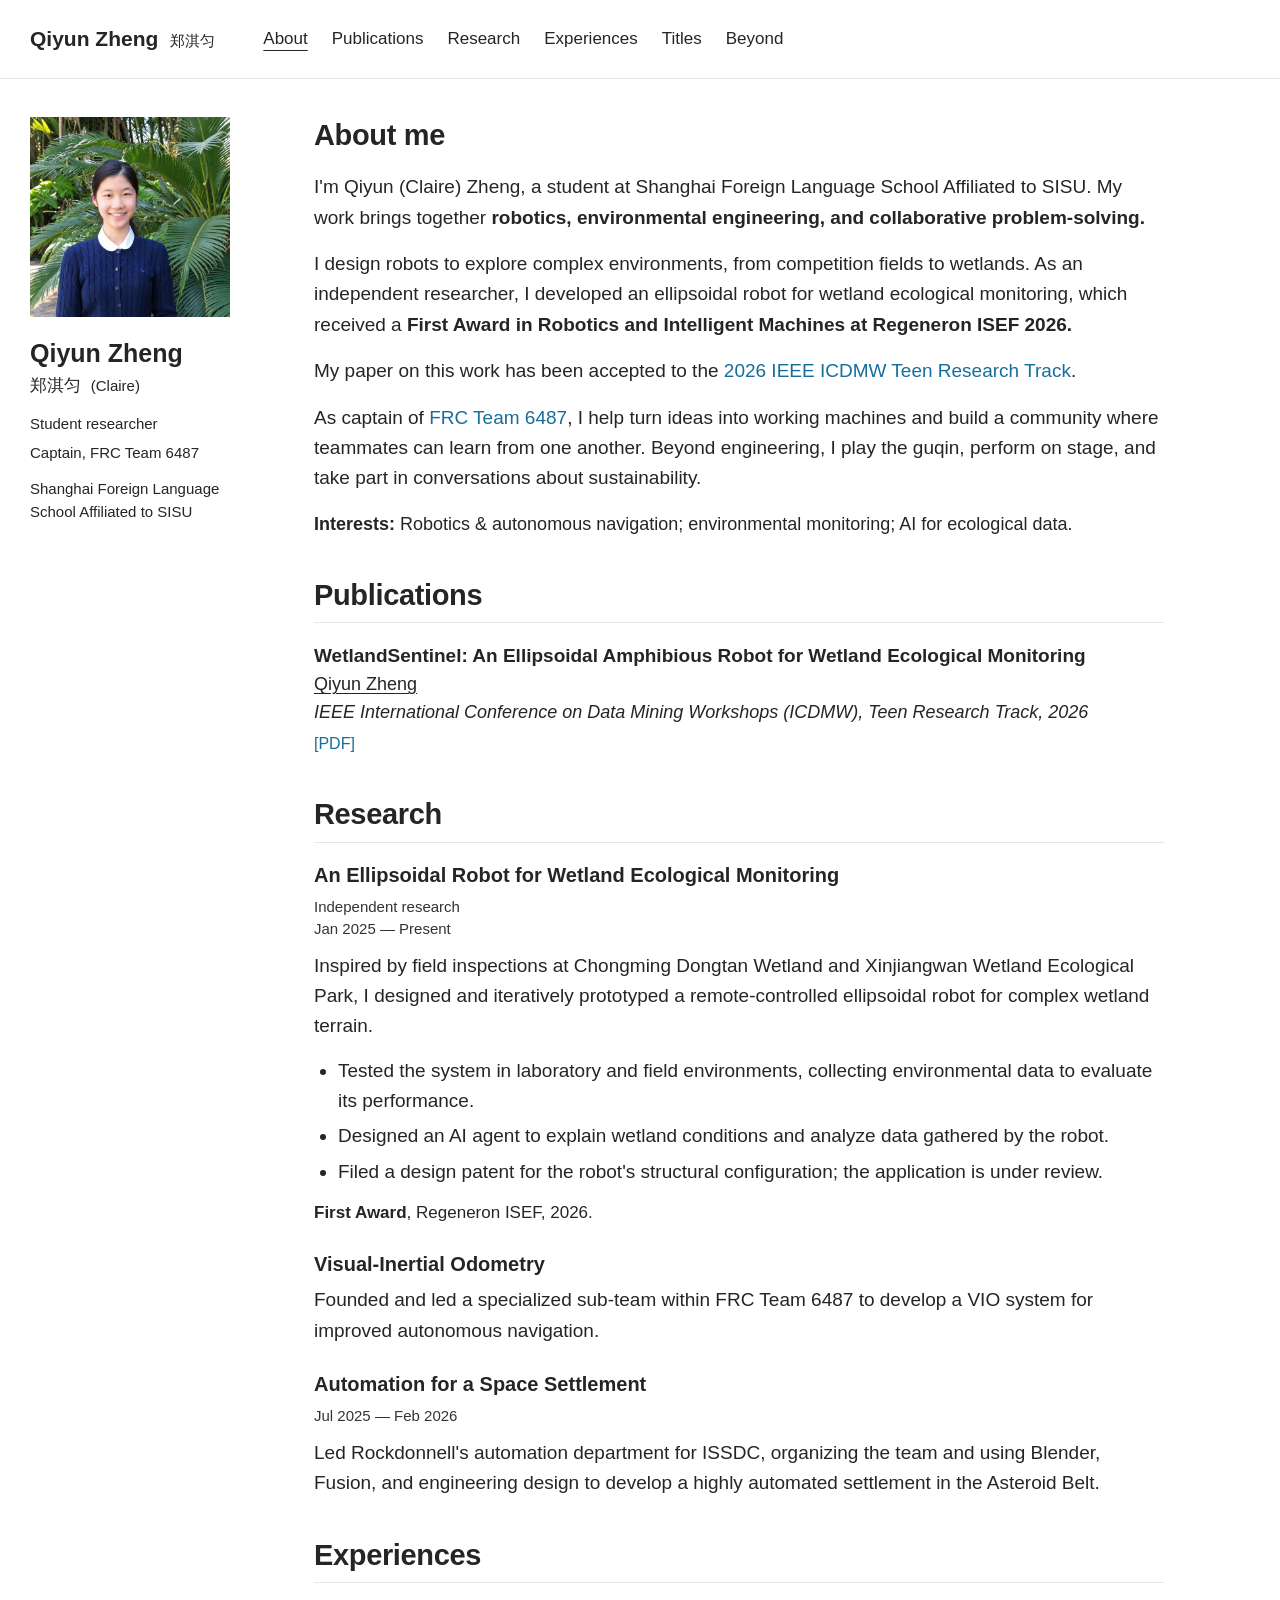
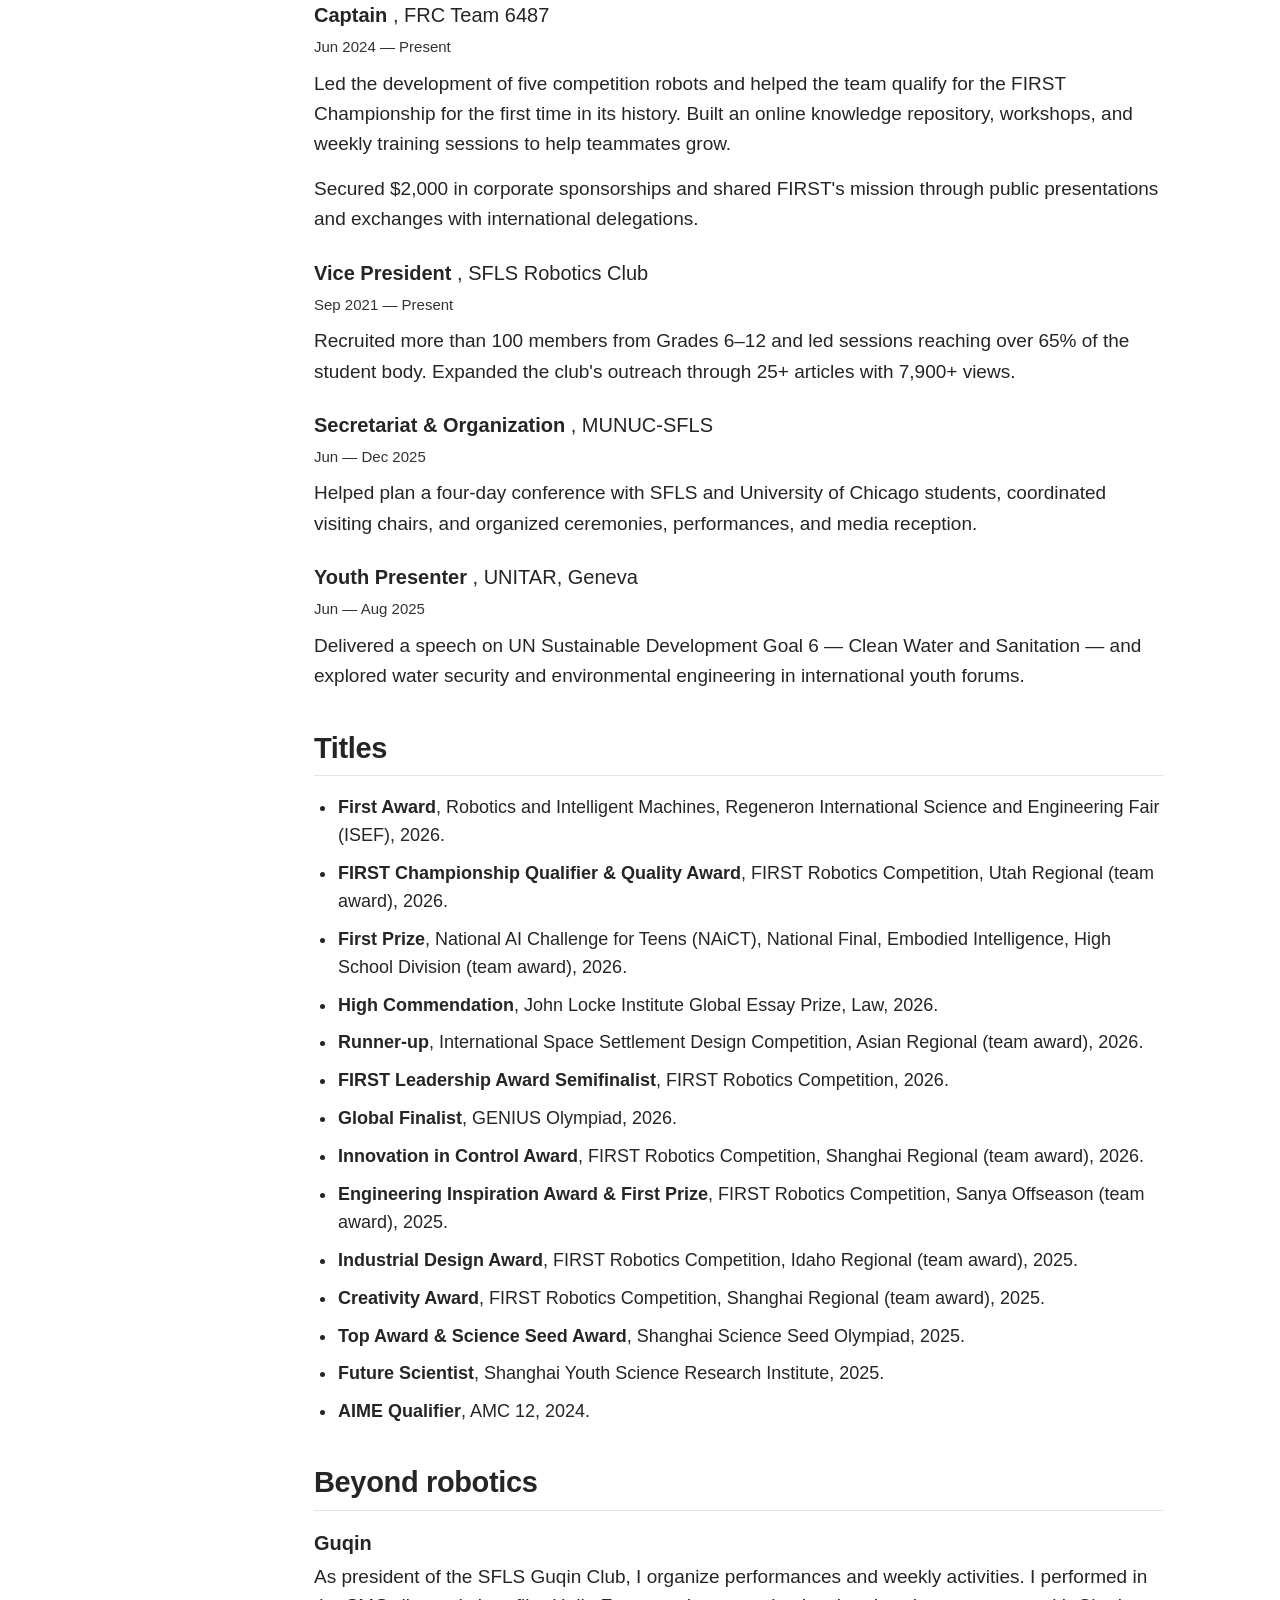
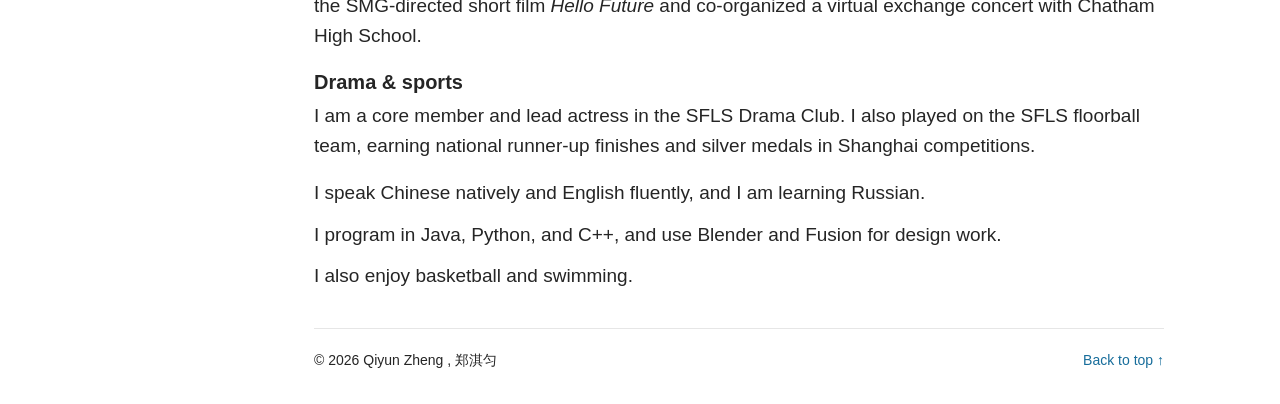
==== commit 055ccd13: "Refine academic layout, add accepted ICDMW paper, and organize site files" ====
--- a/index.html
+++ b/index.html
@@ -5,7 +5,7 @@
   <title>Qiyun (Claire) Zheng · Robotics & Environmental Engineering</title>
   <meta name="description" content="Qiyun (Claire) Zheng — student researcher, FRC Team 6487 captain, and guqin player exploring robotics and environmental engineering.">
   <meta name="theme-color" content="#ffffff">
-  <link rel="icon" href="assets/images/favicon.svg" type="image/svg+xml"><link rel="stylesheet" href="assets/css/main.css?v=20261016-2">
+  <link rel="icon" href="assets/images/favicon.svg" type="image/svg+xml"><link rel="stylesheet" href="assets/css/main.css?v=20261016-3">
 </head>
 <body>
 <a class="skip" href="#about">Skip to content</a>
@@ -16,7 +16,7 @@
   <h1>Qiyun Zheng<span class="chinese">郑淇匀 <span class="nickname">(Claire)</span></span></h1>
   <p class="role">Student researcher</p>
   <p class="team-role"><a href="#leadership">Captain, FRC Team 6487</a></p>
-  <p class="school">SFLS, Shanghai</p>
+  <p class="school">Shanghai Foreign Language School Affiliated to SISU</p>
   
   
 
@@ -42,28 +42,34 @@
 </section>
 <section id="research">
   <div class="section-heading research-heading"><h2>Research</h2></div>
-  <article class="featured"><div class="article-top"><p class="research-role">Independent research</p><span class="date">Jan 2025 — Present</span></div><h3>An Ellipsoidal Robot for Wetland Ecological Monitoring</h3><p>Inspired by field inspections at Chongming Dongtan Wetland and Xinjiangwan Wetland Ecological Park, I designed and iteratively prototyped a remote-controlled ellipsoidal robot for complex wetland terrain.</p><ul><li>Tested the system in laboratory and field environments, collecting environmental data to evaluate its performance.</li><li>Designed an AI agent to explain wetland conditions and analyze data gathered by the robot.</li><li>Filed a design patent for the robot's structural configuration; the application is under review.</li></ul><p class="recognition"><span aria-hidden="true">✦</span> First Award · Regeneron ISEF 2026</p></article>
+  <article class="featured"><h3>An Ellipsoidal Robot for Wetland Ecological Monitoring</h3><p class="entry-meta">Independent research<br><span class="date">Jan 2025 — Present</span></p><p>Inspired by field inspections at Chongming Dongtan Wetland and Xinjiangwan Wetland Ecological Park, I designed and iteratively prototyped a remote-controlled ellipsoidal robot for complex wetland terrain.</p><ul><li>Tested the system in laboratory and field environments, collecting environmental data to evaluate its performance.</li><li>Designed an AI agent to explain wetland conditions and analyze data gathered by the robot.</li><li>Filed a design patent for the robot's structural configuration; the application is under review.</li></ul><p class="recognition"><strong>First Award</strong>, Regeneron ISEF, 2026.</p></article>
   <article class="simple-project"><div><h3>Visual-Inertial Odometry</h3><p>Founded and led a specialized sub-team within FRC Team 6487 to develop a VIO system for improved autonomous navigation.</p></div></article>
-  <article class="simple-project"><div><h3>Automation for a Space Settlement</h3><p>Led Rockdonnell's automation department for ISSDC, organizing the team and using Blender, Fusion, and engineering design to develop a highly automated settlement in the Asteroid Belt.</p></div><span class="project-label">Jul 2025 — Feb 2026</span></article>
+  <article class="simple-project"><div><h3>Automation for a Space Settlement</h3><p class="date">Jul 2025 — Feb 2026</p><p>Led Rockdonnell's automation department for ISSDC, organizing the team and using Blender, Fusion, and engineering design to develop a highly automated settlement in the Asteroid Belt.</p></div></article>
 </section>
 <section id="leadership"><div class="section-heading"><h2>Experiences</h2></div>
-  <article class="experience"><div class="date">Jun 2024 — Present</div><div><h3>Captain <span>· FRC Team 6487</span></h3><p>Led the development of five competition robots and helped the team qualify for the FIRST Championship for the first time in its history. Built an online knowledge repository, workshops, and weekly training sessions to help teammates grow.</p><p>Secured $2,000 in corporate sponsorships and shared FIRST's mission through public presentations and exchanges with international delegations.</p></div></article>
-  <article class="experience"><div class="date">Sep 2021 — Present</div><div><h3>Vice President <span>· SFLS Robotics Club</span></h3><p>Recruited more than 100 members from Grades 6–12 and led sessions reaching over 65% of the student body. Expanded the club's outreach through 25+ articles with 7,900+ views.</p></div></article>
-  <article class="experience"><div class="date">Jun — Dec 2025</div><div><h3>Secretariat &amp; Organization <span>· MUNUC-SFLS</span></h3><p>Helped plan a four-day conference with SFLS and University of Chicago students, coordinated visiting chairs, and organized ceremonies, performances, and media reception.</p></div></article>
-  <article class="experience"><div class="date">Jun — Aug 2025</div><div><h3>Youth Presenter <span>· UNITAR, Geneva</span></h3><p>Delivered a speech on UN Sustainable Development Goal 6 — Clean Water and Sanitation — and explored water security and environmental engineering in international youth forums.</p></div></article>
+  <article class="experience"><div><h3>Captain <span>, FRC Team 6487</span></h3><p class="date">Jun 2024 — Present</p><p>Led the development of five competition robots and helped the team qualify for the FIRST Championship for the first time in its history. Built an online knowledge repository, workshops, and weekly training sessions to help teammates grow.</p><p>Secured $2,000 in corporate sponsorships and shared FIRST's mission through public presentations and exchanges with international delegations.</p></div></article>
+  <article class="experience"><div><h3>Vice President <span>, SFLS Robotics Club</span></h3><p class="date">Sep 2021 — Present</p><p>Recruited more than 100 members from Grades 6–12 and led sessions reaching over 65% of the student body. Expanded the club's outreach through 25+ articles with 7,900+ views.</p></div></article>
+  <article class="experience"><div><h3>Secretariat &amp; Organization <span>, MUNUC-SFLS</span></h3><p class="date">Jun — Dec 2025</p><p>Helped plan a four-day conference with SFLS and University of Chicago students, coordinated visiting chairs, and organized ceremonies, performances, and media reception.</p></div></article>
+  <article class="experience"><div><h3>Youth Presenter <span>, UNITAR, Geneva</span></h3><p class="date">Jun — Aug 2025</p><p>Delivered a speech on UN Sustainable Development Goal 6 — Clean Water and Sanitation — and explored water security and environmental engineering in international youth forums.</p></div></article>
 </section>
 <section id="honors"><div class="section-heading"><h2>Titles</h2></div>
 <ul class="honors-list">
-<li><strong>First Award · Robotics and Intelligent Machines</strong>, Regeneron International Science and Engineering Fair (ISEF), 2026.</li>
-<li><strong>FIRST Championship Qualifier &amp; Quality Award</strong>, FIRST Robotics Competition · Utah Regional, 2026 (team award).</li>
-<li><strong>First Prize</strong>, National AI Challenge for Teens, 2026.</li>
-<li><strong>High Commendation</strong>, John Locke Global Essay Prize, 2026.</li>
-<li><strong>Runner-up · Asian Regional</strong>, International Space Settlement Design Competition, 2026 (team award).</li>
+<li><strong>First Award</strong>, Robotics and Intelligent Machines, Regeneron International Science and Engineering Fair (ISEF), 2026.</li>
+<li><strong>FIRST Championship Qualifier &amp; Quality Award</strong>, FIRST Robotics Competition, Utah Regional (team award), 2026.</li>
+<li><strong>First Prize</strong>, National AI Challenge for Teens (NAiCT), National Final, Embodied Intelligence, High School Division (team award), 2026.</li>
+<li><strong>High Commendation</strong>, John Locke Institute Global Essay Prize, Law, 2026.</li>
+<li><strong>Runner-up</strong>, International Space Settlement Design Competition, Asian Regional (team award), 2026.</li>
 <li><strong>FIRST Leadership Award Semifinalist</strong>, FIRST Robotics Competition, 2026.</li>
-<li><strong>Engineering Inspiration Award &amp; First Prize</strong>, FIRST Robotics Competition · Sanya Offseason, 2025 (team award).</li>
+<li><strong>Global Finalist</strong>, GENIUS Olympiad, 2026.</li>
+<li><strong>Innovation in Control Award</strong>, FIRST Robotics Competition, Shanghai Regional (team award), 2026.</li>
+<li><strong>Engineering Inspiration Award &amp; First Prize</strong>, FIRST Robotics Competition, Sanya Offseason (team award), 2025.</li>
+<li><strong>Industrial Design Award</strong>, FIRST Robotics Competition, Idaho Regional (team award), 2025.</li>
+<li><strong>Creativity Award</strong>, FIRST Robotics Competition, Shanghai Regional (team award), 2025.</li>
+<li><strong>Top Award &amp; Science Seed Award</strong>, Shanghai Science Seed Olympiad, 2025.</li>
+<li><strong>Future Scientist</strong>, Shanghai Youth Science Research Institute, 2025.</li>
+<li><strong>AIME Qualifier</strong>, AMC 12, 2024.</li>
 </ul>
-<details><summary>More recognition <span aria-hidden="true">+</span></summary><ul class="more-awards"><li><strong>2026</strong> · Global Finalist, GENIUS Olympiad</li><li><strong>2026</strong> · Innovation in Control Award, FRC Shanghai Regional (team)</li><li><strong>2025</strong> · Industrial Design Award, FRC Idaho Regional (team)</li><li><strong>2025</strong> · Creativity Award, FRC Shanghai Regional (team)</li><li><strong>2025</strong> · Top Award &amp; Science Seed Award, Shanghai Science Seed Olympiad</li><li><strong>2025</strong> · Future Scientist, Shanghai Youth Science Research Institute</li><li><strong>2024</strong> · AIME Qualifier, AMC 12</li></ul></details>
 </section>
-<section id="beyond"><div class="section-heading"><h2>Beyond robotics</h2></div><div class="beyond-grid"><article><h3>Guqin</h3><p>As president of the SFLS Guqin Club, I organize performances and weekly activities. I performed in the SMG-directed short film <em>Hello Future</em> and co-organized a virtual exchange concert with Chatham High School.</p></article><article><h3>Drama &amp; sports</h3><p>I am a core member and lead actress in the SFLS Drama Club. I also played on the SFLS floorball team, earning national runner-up finishes and silver medals in Shanghai competitions.</p></article></div><div class="skills"><p>I speak Chinese natively and English fluently, and I am learning Russian.</p><p>I program in Java, Python, and C++, and use Blender and Fusion for design work.</p><p>Outside my projects, I enjoy playing the guqin, acting, floorball, basketball, and swimming.</p></div></section>
-<footer><p>© 2026 Qiyun Zheng <span>· 郑淇匀</span></p><a href="#">Back to top ↑</a></footer>
+<section id="beyond"><div class="section-heading"><h2>Beyond robotics</h2></div><div class="beyond-grid"><article><h3>Guqin</h3><p>As president of the SFLS Guqin Club, I organize performances and weekly activities. I performed in the SMG-directed short film <em>Hello Future</em> and co-organized a virtual exchange concert with Chatham High School.</p></article><article><h3>Drama &amp; sports</h3><p>I am a core member and lead actress in the SFLS Drama Club. I also played on the SFLS floorball team, earning national runner-up finishes and silver medals in Shanghai competitions.</p></article></div><div class="skills"><p>I speak Chinese natively and English fluently, and I am learning Russian.</p><p>I program in Java, Python, and C++, and use Blender and Fusion for design work.</p><p>I also enjoy basketball and swimming.</p></div></section>
+<footer><p>© 2026 Qiyun Zheng <span>, 郑淇匀</span></p><a href="#">Back to top ↑</a></footer>
 </main></div><script src="assets/js/main.js"></script></body></html>
--- a/assets/css/main.css
+++ b/assets/css/main.css
@@ -1,31 +1,15 @@
-:root{--text:#222;--muted:#444;--link:#176d9b;--line:#e9e9e9}*{box-sizing:border-box}html{scroll-behavior:smooth;scroll-padding-top:26px}body{margin:0;background:white;color:var(--text);font:18px/1.75 -apple-system,".SFNSText-Regular","San Francisco","Roboto","Segoe UI","Helvetica Neue","Lucida Grande",Arial,sans-serif}button,input,summary{font-family:inherit}a{color:var(--link);text-decoration:none}a:hover{text-decoration:underline}a:focus-visible,summary:focus-visible{outline:2px solid var(--link);outline-offset:4px}header{border-bottom:1px solid var(--line)}.header-inner{max-width:1280px;margin:auto;padding:22px 30px;display:flex;align-items:center;gap:60px}.brand{font-size:20px;font-weight:700;color:#222;white-space:nowrap}.brand span{font-size:15px;font-weight:400;margin-left:12px}nav{display:flex;gap:28px;font-size:17px}nav a{color:#333}nav a.active{text-decoration:underline;text-underline-offset:6px}.layout{max-width:1280px;margin:auto;padding:40px 30px 0;display:grid;grid-template-columns:220px minmax(0,1fr);gap:55px}.profile{position:sticky;top:30px;align-self:start}.portrait-wrap{width:200px}.portrait-wrap img{display:block;width:200px;height:200px;object-fit:cover;object-position:50% 30%;border:1px solid #eee;border-radius:0}h1{font-size:23px;line-height:1.45;margin:19px 0 12px}h1>span{font-size:19px;font-weight:400}h1 .chinese{display:block;font-size:17px;margin-top:4px}.role,.school,.location{font-size:15px;line-height:1.65;margin:0 0 13px}.location span{margin-right:6px}.school{color:#333}main{min-width:0;max-width:880px}section{margin:0 0 37px}.intro h2{font-size:30px;line-height:1.3;margin:0 0 19px}.intro p{margin:0 0 18px;font-size:18px;line-height:1.8}.intro .interests{font-size:17px}.section-heading{border-bottom:1px solid var(--line);padding-bottom:8px;margin:0 0 22px}.section-heading h2{font-size:27px;line-height:1.4;margin:0;font-weight:700}h3{font-size:20px;line-height:1.5;margin:0 0 8px;font-weight:650}p{margin:0 0 15px}strong{font-weight:650}.article-top{display:flex;gap:20px;justify-content:space-between;align-items:baseline;margin-bottom:6px}.eyebrow,.small-label{font-size:13px;color:#444;margin:0;letter-spacing:0}.date{font-size:15px;color:#444;white-space:nowrap}.featured{padding:0}.featured p,.featured li,.simple-project p,.experience p,.beyond-grid p,.skills p{font-size:18px;line-height:1.75}.featured ul{padding-left:25px;margin:14px 0}.featured li{margin-bottom:7px}.recognition{color:var(--link);font-size:16px!important;margin:15px 0 23px}.recognition span{margin-right:6px}.simple-project{margin:25px 0}.project-label{font-size:13px;color:#444}.experience{display:flex;flex-direction:column;gap:5px;margin-bottom:28px}.experience h3 span{font-weight:400}.section-note{font-size:15px;color:#444;margin:-8px 0 21px}.award{display:grid;grid-template-columns:46px 1fr auto;gap:16px;margin-bottom:23px}.award h3{font-size:18px;margin-bottom:3px}.award p{font-size:16px;line-height:1.6;margin:0}.award-type{font-size:13px;color:#444;padding-top:3px}.award>.date{padding-top:2px}details{font-size:16px}summary{color:var(--link);cursor:pointer;padding:7px 0}summary span{display:none}.more-awards{padding-left:22px;line-height:2}.beyond-grid article{margin-bottom:25px}.beyond-grid h3{margin-top:6px}.skills{margin-top:20px}.skills p{margin-bottom:15px}em{font-style:normal}footer{border-top:1px solid var(--line);display:flex;justify-content:space-between;gap:20px;padding:22px 0 35px;font-size:13px;color:#444}footer p{margin:0}.skip{position:absolute;top:-100px;left:20px;background:#fff;padding:8px;z-index:20}.skip:focus{top:5px}@media(max-width:1000px){.header-inner{gap:30px}nav{gap:20px;font-size:16px}.brand span{display:none}.layout{grid-template-columns:190px minmax(0,1fr);gap:32px}.portrait-wrap,.portrait-wrap img{width:180px;height:180px}.article-top{display:block}.article-top .date{display:block;margin-top:3px}}@media(max-width:700px){.header-inner{display:block;padding:16px 22px}.brand{display:block;margin-bottom:12px}nav{gap:24px;font-size:15px;overflow-x:auto;white-space:nowrap;padding-bottom:3px}.layout{display:block;padding:26px 22px 0}.profile{position:static;display:grid;grid-template-columns:125px minmax(0,1fr);gap:0 18px;margin-bottom:32px}.portrait-wrap{grid-row:1/5;width:125px;height:125px}.portrait-wrap img{width:125px;height:125px}.profile h1{font-size:19px;margin:0 0 7px}.profile h1>span{font-size:16px}.profile h1 .chinese{font-size:14px;margin-top:3px}.role,.school,.location{font-size:12px;margin-bottom:6px}.role br{display:none}.intro h2{font-size:27px}.intro p,.featured p,.featured li,.simple-project p,.experience p,.beyond-grid p,.skills p{font-size:17px;line-height:1.8}.intro .interests{font-size:16px}.section-heading h2{font-size:24px}h3{font-size:19px}.award{grid-template-columns:40px 1fr;gap:10px}.award h3{font-size:17px}.award p{font-size:15px}.award-type{grid-column:2;padding:0;margin-top:-7px}.date{font-size:14px}section{margin-bottom:32px}}@media(prefers-reduced-motion:reduce){html{scroll-behavior:auto}}@media print{header,.skip,footer>a{display:none}.layout{padding:0;grid-template-columns:160px 1fr;gap:25px}.profile{position:static}.portrait-wrap,.portrait-wrap img{width:145px;height:145px}body,.intro p,.featured p,.featured li,.experience p{font-size:12px}section{break-inside:avoid}}
-
-.publication p{font-size:18px;line-height:1.65;margin:0 0 8px}.header-inner{gap:35px}nav{gap:22px}@media(max-width:1100px){nav{gap:16px;font-size:15px}}@media(max-width:700px){.publication p{font-size:17px}}
-
-h1,h2,h3,h4,h5,h6{font-family:inherit;font-weight:bold;line-height:1.2}h3{margin-bottom:10px}
-
-/* Compact academic entries, following the reference pages. */
-.publication{font-size:18px;line-height:1.55;margin:0 0 26px}.publication strong{font-size:18px;font-weight:700}.publication em{font-style:italic}.publication .author-name{text-decoration:underline;text-underline-offset:3px}.publication a{font-size:16px;display:inline-block;margin:5px 10px 0 0}.section-heading{margin-bottom:18px}.research-role{font-size:16px;color:#222;margin:0}.article-top{margin-bottom:6px}.honors-list{padding-left:24px;margin:0 0 18px}.honors-list li{margin-bottom:10px;font-size:18px;line-height:1.65}.experience>.date{font-size:16px;color:#333}.experience h3{font-size:19px}.beyond-grid h3{font-size:19px}.featured .recognition{color:#222}.simple-project h3{font-size:19px}@media(max-width:700px){.publication,.publication strong,.honors-list li{font-size:17px}.publication a{font-size:15px}}
-
-/* Final typography: a compact identity column and comfortable academic reading. */
-body{font-size:19px;line-height:1.65;color:#252525}
-.header-inner{padding-top:23px;padding-bottom:23px;gap:48px}
-.brand{font-size:21px}nav{font-size:17px;gap:24px}
-.layout{grid-template-columns:230px minmax(0,1fr);gap:54px;padding-top:38px}
-main{max-width:850px}.profile{top:32px}
-.profile h1{font-size:25px;line-height:1.28;letter-spacing:-.4px;margin:20px 0 18px;font-weight:700}
-.profile h1 .chinese{font-size:17px;font-weight:400;letter-spacing:0;margin-top:7px;line-height:1.5}
-.nickname{font-size:15px;margin-left:5px}
-.profile .role,.profile .team-role,.profile .school{font-size:15px;font-weight:400;line-height:1.55;margin:0 0 7px;color:#303030}
-.profile .team-role a{color:#303030}.profile .team-role a:hover{color:#176d9b}
-.profile .school{margin-top:15px}
-.intro h2,.section-heading h2{font-size:29px;line-height:1.3;letter-spacing:-.45px;font-weight:700}
-.intro h2{margin-bottom:20px}.section-heading{padding-bottom:9px;margin-bottom:20px}
-.intro p,.featured p,.featured li,.simple-project p,.experience p,.beyond-grid p,.skills p,.honors-list li{font-size:19px;line-height:1.7}
-.intro p{margin-bottom:18px}.intro .interests{font-size:18px;line-height:1.65}
-h3,.featured h3,.simple-project h3,.experience h3,.beyond-grid h3{font-size:20px;line-height:1.45;font-weight:650;margin-bottom:8px}
-.publication{font-size:18px;line-height:1.65}.publication strong{font-size:19px;line-height:1.5;font-weight:650}.publication a{font-size:16px;margin-top:7px}
-.research-role,.date,.experience>.date,.project-label{font-size:15px;line-height:1.6;color:#333}
-section{margin-bottom:40px}.experience{gap:5px;margin-bottom:27px}.more-awards{font-size:18px;line-height:1.7}.more-awards li{margin-bottom:9px}footer{font-size:14px}
-@media(max-width:1050px){.header-inner{gap:30px}nav{font-size:16px;gap:18px}.layout{grid-template-columns:200px minmax(0,1fr);gap:35px}.profile h1{font-size:24px}}
-@media(max-width:700px){.layout{display:block;padding:27px 22px 0}.header-inner{padding:17px 22px}.profile{grid-template-columns:120px minmax(0,1fr);column-gap:20px;row-gap:0;margin-bottom:35px}.portrait-wrap{grid-row:1/5;width:120px;height:120px}.portrait-wrap img{width:120px;height:120px}.profile h1{font-size:23px;margin:0 0 10px}.profile h1 .chinese{font-size:15px;margin-top:4px}.nickname{font-size:14px}.profile .role,.profile .team-role,.profile .school{font-size:13px;line-height:1.5;margin:0 0 5px}.intro h2,.section-heading h2{font-size:26px}.intro p,.featured p,.featured li,.simple-project p,.experience p,.beyond-grid p,.skills p,.honors-list li{font-size:18px;line-height:1.7}.intro .interests{font-size:17px}.publication,.publication strong{font-size:18px}.publication a{font-size:16px}h3,.featured h3,.simple-project h3,.experience h3,.beyond-grid h3{font-size:19px}nav{font-size:15px;gap:23px}section{margin-bottom:32px}}
+:root{--text:#252525;--link:#176d9b;--line:#e6e6e6}
+*{box-sizing:border-box}
+html{scroll-behavior:smooth;scroll-padding-top:24px}
+body{margin:0;background:#fff;color:var(--text);font:19px/1.6 -apple-system,".SFNSText-Regular","San Francisco","Roboto","Segoe UI","Helvetica Neue","Lucida Grande",Arial,sans-serif}
+a{color:var(--link);text-decoration:none}a:hover{text-decoration:underline}a:focus-visible{outline:2px solid var(--link);outline-offset:4px}
+header{border-bottom:1px solid var(--line)}.header-inner{max-width:1280px;margin:auto;padding:22px 30px;display:flex;align-items:center;gap:48px}.brand{font-size:21px;font-weight:700;color:var(--text);white-space:nowrap}.brand span{font-size:15px;font-weight:400;margin-left:12px}nav{display:flex;gap:24px;font-size:17px}nav a{color:var(--text)}nav a.active{text-decoration:underline;text-underline-offset:6px}
+.layout{max-width:1280px;margin:auto;padding:38px 30px 0;display:grid;grid-template-columns:230px minmax(0,1fr);gap:54px}.profile{position:sticky;top:32px;align-self:start}.portrait-wrap,.portrait-wrap img{width:200px;height:200px}.portrait-wrap img{display:block;object-fit:cover;object-position:50% 30%;border-radius:0}
+h1,h2,h3{font-family:inherit;color:var(--text)}.profile h1{font-size:25px;line-height:1.3;margin:20px 0 16px}.chinese{display:block;font-size:17px;font-weight:400;margin-top:6px}.nickname{font-size:15px;margin-left:5px}.profile p{font-size:15px;line-height:1.5;margin:0 0 6px}.profile .school{margin-top:14px;max-width:225px}.team-role a{color:inherit}
+main{min-width:0;max-width:850px}section{margin-bottom:38px}h2{font-size:29px;line-height:1.3;margin:0;font-weight:700;letter-spacing:-.35px}.intro h2{margin-bottom:18px}.section-heading{border-bottom:1px solid var(--line);padding-bottom:8px;margin-bottom:18px}h3{font-size:20px;line-height:1.4;margin:0 0 7px;font-weight:650}strong{font-weight:650}p{margin:0 0 14px}.intro p{margin-bottom:16px}.interests{font-size:18px}article{margin:0 0 24px}article:last-child{margin-bottom:0}.date,.entry-meta{font-size:15px;line-height:1.5;margin:0 0 10px;color:#333;font-variant-numeric:tabular-nums}.entry-meta .date{font-size:inherit}.experience h3 span{font-weight:400}.featured ul{padding-left:24px;margin:12px 0}.featured li{padding-left:0;margin-bottom:5px}.recognition{font-size:17px;margin:12px 0 0}.publication{font-size:18px;line-height:1.55;margin:0}.publication strong{font-size:19px}.publication em{font-style:italic}.author-name{text-decoration:underline;text-underline-offset:3px}.publication a{display:inline-block;margin-top:5px;font-size:16px}
+.honors-list{padding-left:23px;margin:0}.honors-list li{font-size:18px;line-height:1.55;margin:0 0 10px;padding-left:1px}.honors-list li:last-child{margin-bottom:0}.beyond-grid article{margin-bottom:18px}.beyond-grid h3{margin-bottom:5px}.beyond-grid p,.skills p{line-height:1.55;margin:0 0 12px}.skills{margin-top:18px}em{font-style:italic}footer{border-top:1px solid var(--line);display:flex;justify-content:space-between;gap:20px;padding:20px 0 32px;font-size:14px}footer p{margin:0}.skip{position:absolute;top:-100px;left:20px;background:white;padding:8px;z-index:20}.skip:focus{top:5px}
+@media(max-width:1050px){.header-inner{gap:30px}.brand span{display:none}nav{gap:18px;font-size:16px}.layout{grid-template-columns:200px minmax(0,1fr);gap:35px}.portrait-wrap,.portrait-wrap img{width:180px;height:180px}}
+@media(max-width:700px){body{font-size:18px}.header-inner{display:block;padding:16px 22px}.brand{display:block;margin-bottom:12px}nav{gap:23px;font-size:15px;overflow-x:auto;white-space:nowrap;padding-bottom:4px}.layout{display:block;padding:26px 22px 0}.profile{position:static;display:grid;grid-template-columns:120px minmax(0,1fr);column-gap:20px;margin-bottom:30px}.portrait-wrap{grid-row:1/6}.portrait-wrap,.portrait-wrap img{width:120px;height:120px}.profile h1{font-size:23px;margin:0 0 10px}.chinese{font-size:15px;margin-top:4px}.nickname{font-size:14px}.profile p{font-size:13px;margin:0 0 5px}.profile .school{margin-top:5px;max-width:none}h2{font-size:26px}h3{font-size:19px}.honors-list li,.publication,.publication strong{font-size:18px}.interests{font-size:17px}section{margin-bottom:32px}}
+@media(max-width:360px){.profile{grid-template-columns:96px minmax(0,1fr);column-gap:14px}.portrait-wrap,.portrait-wrap img{width:96px;height:96px}.profile h1{font-size:21px}}
+@media(prefers-reduced-motion:reduce){html{scroll-behavior:auto}}
+@media print{header,.skip,footer>a{display:none}.layout{padding:0;grid-template-columns:160px 1fr;gap:25px}.profile{position:static}.portrait-wrap,.portrait-wrap img{width:145px;height:145px}body{font-size:12px}h2{font-size:20px}h3{font-size:15px}.honors-list li,.publication,.publication strong{font-size:12px}}
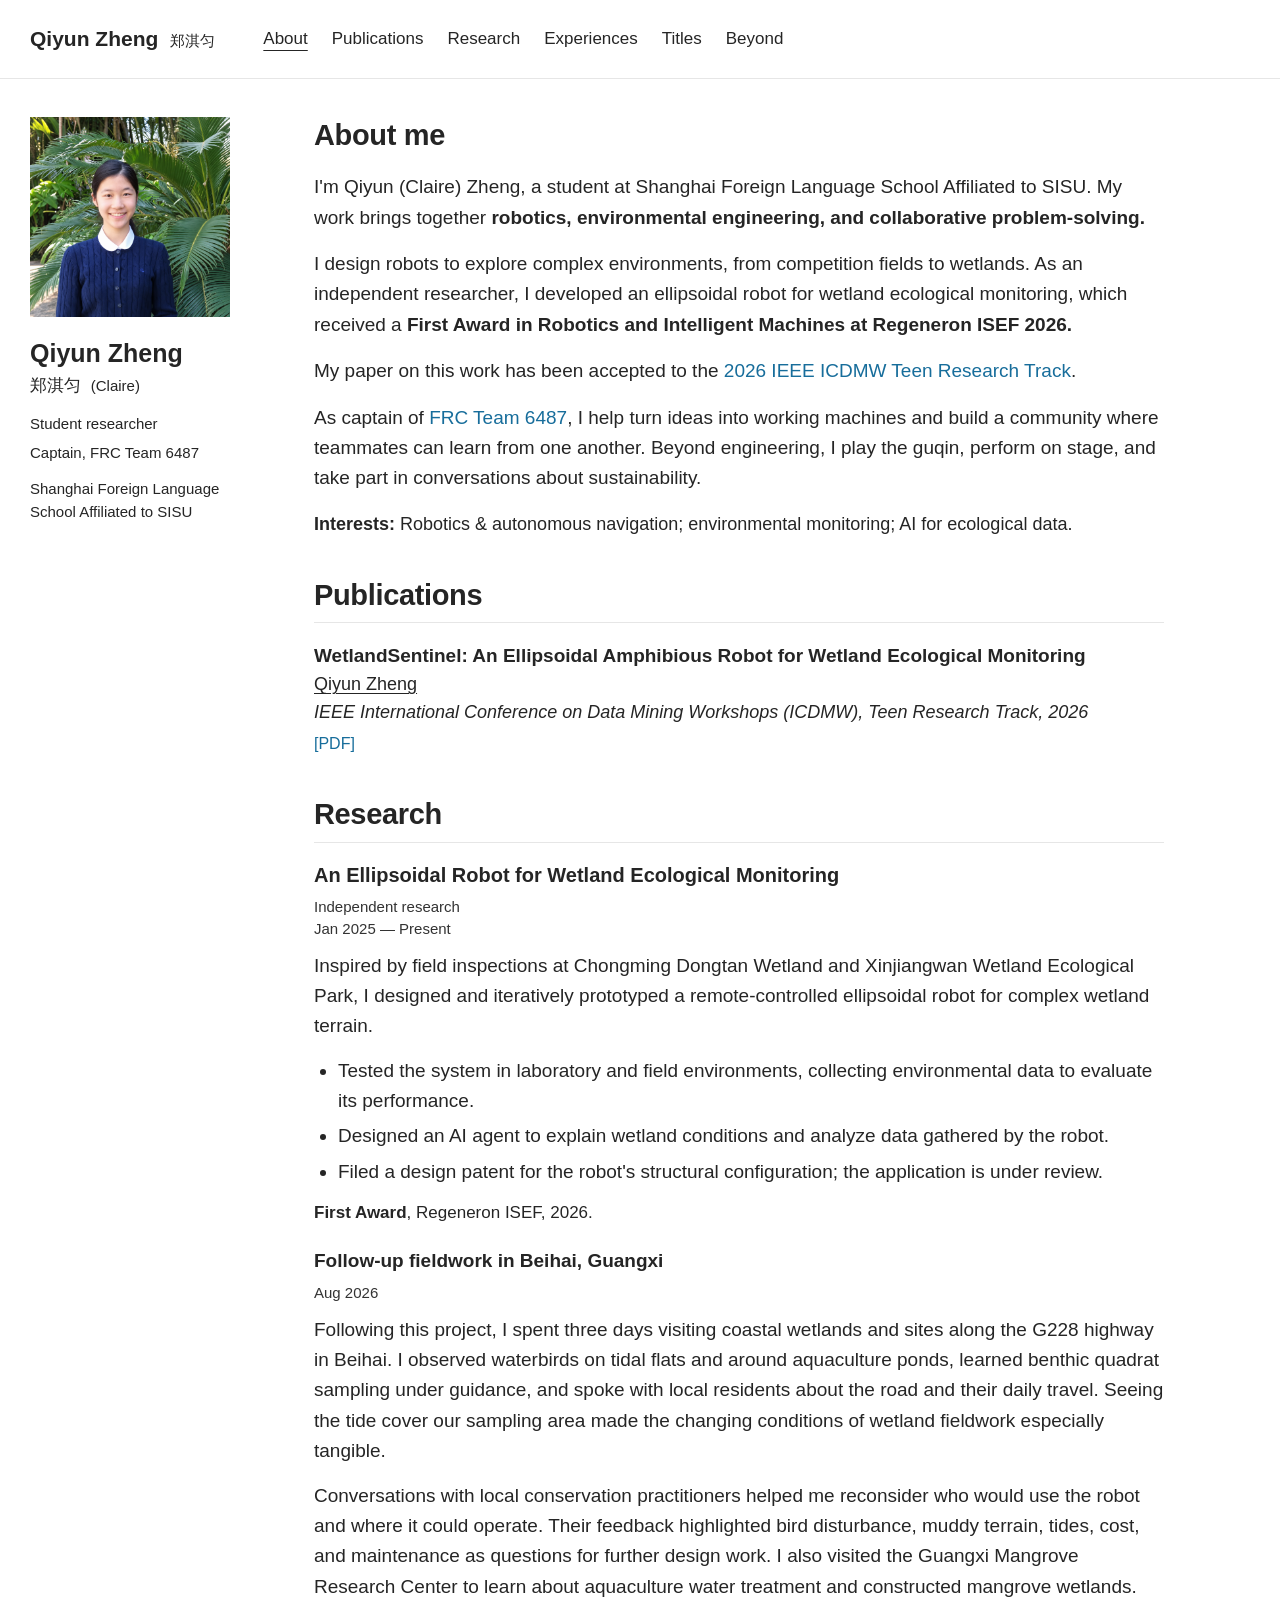
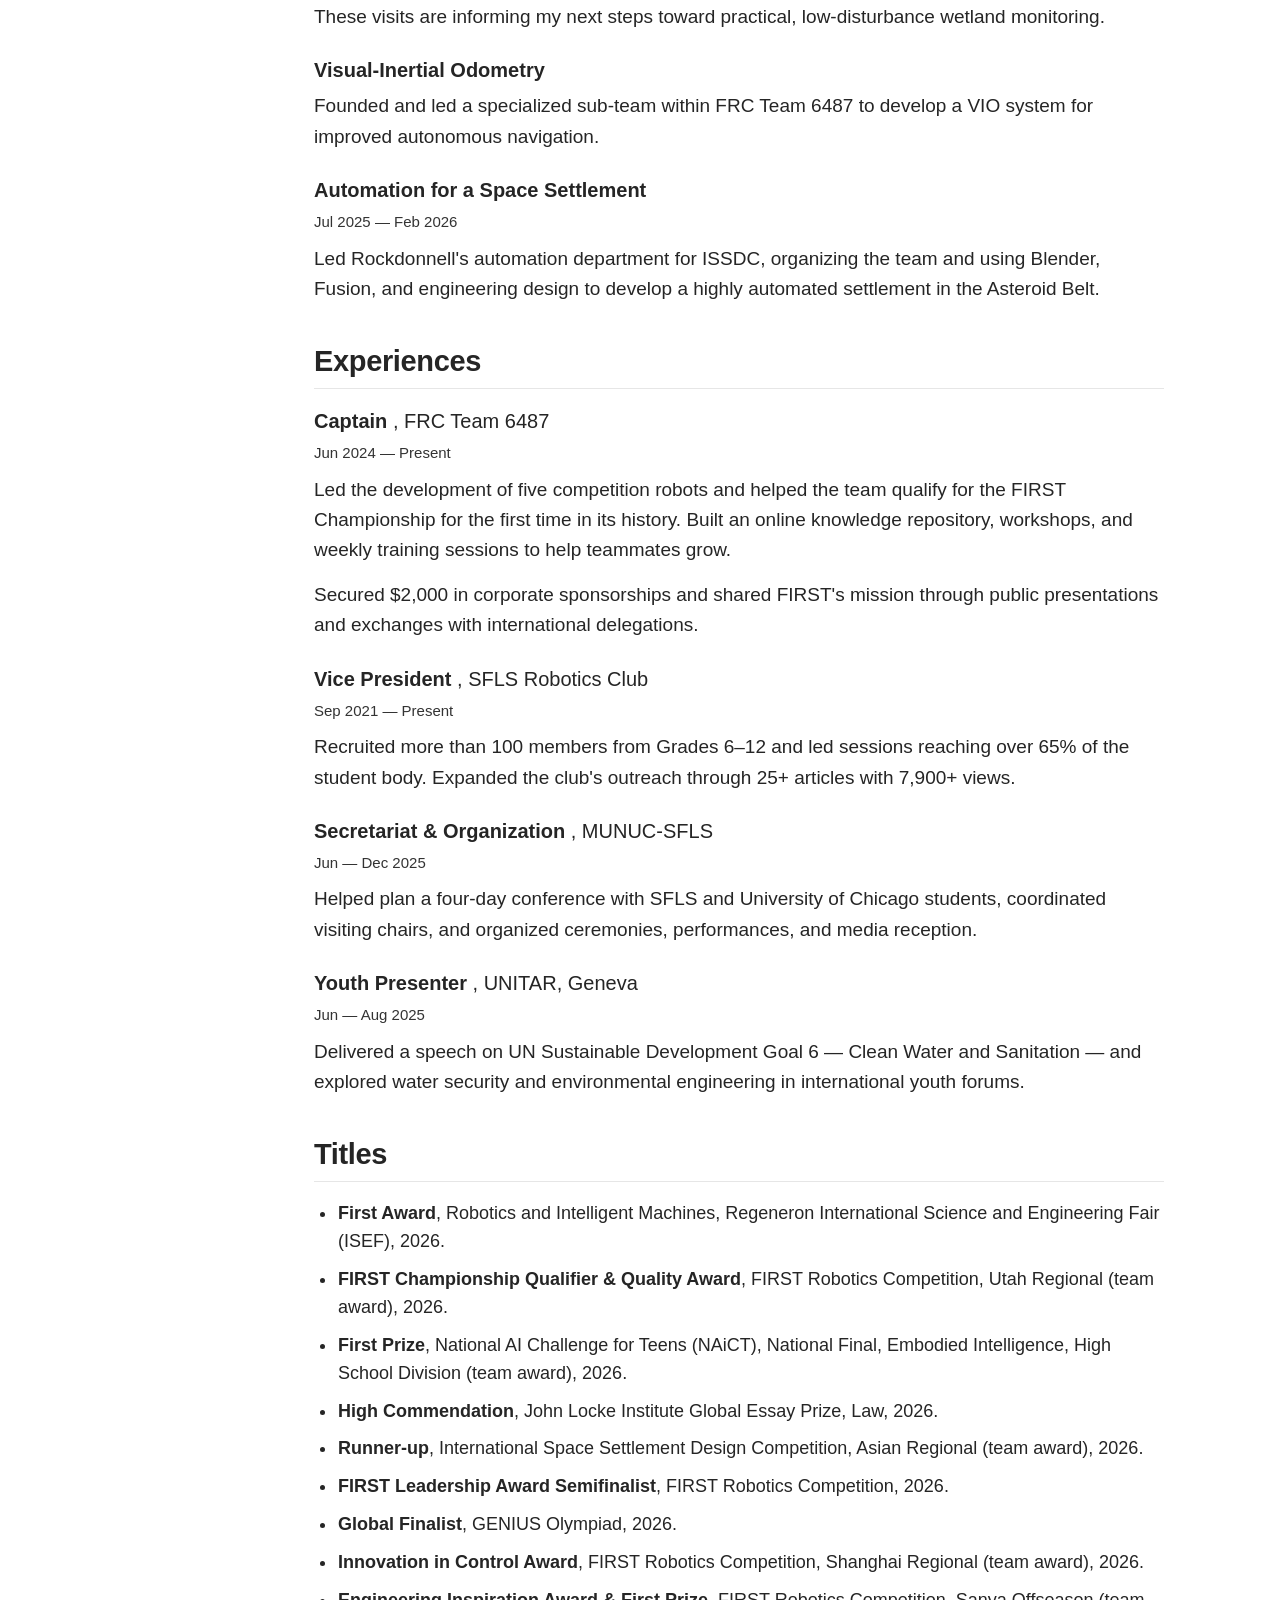
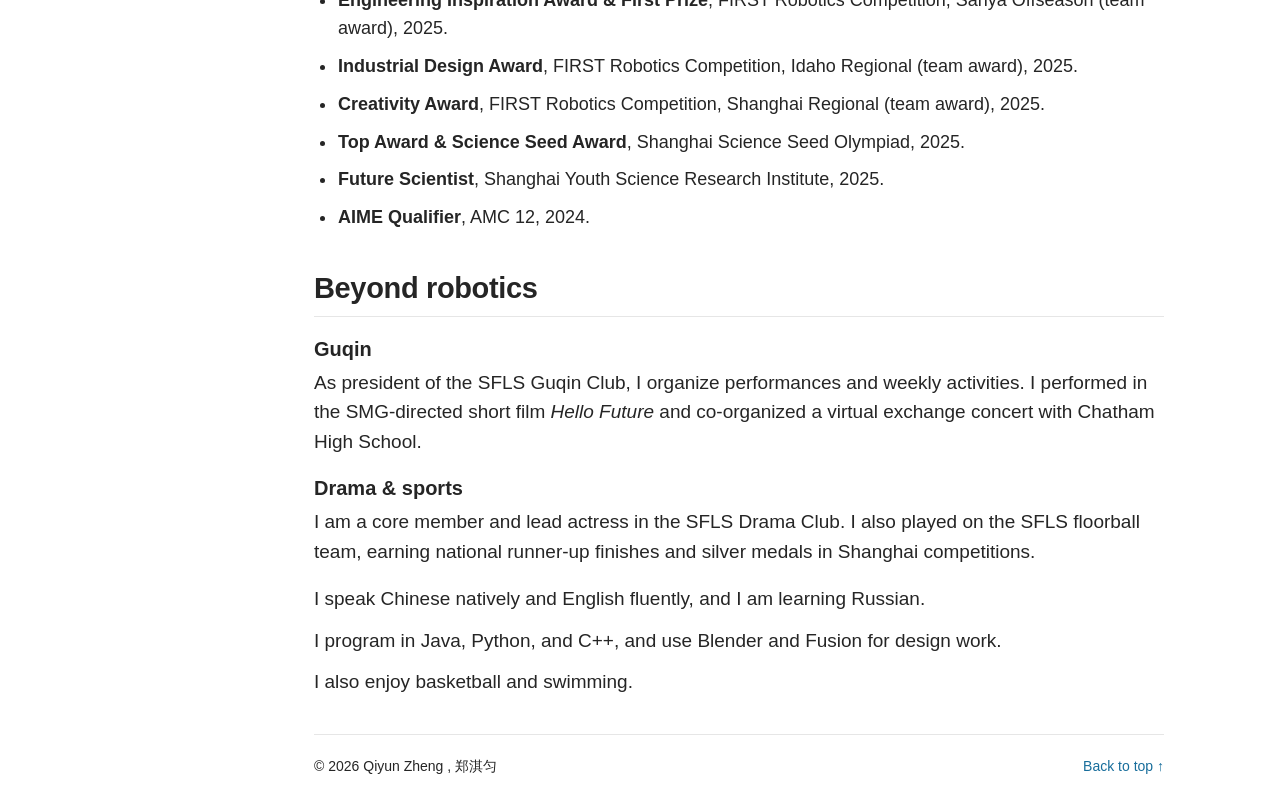
==== commit 6197d4c6: "Refine academic layout, add accepted ICDMW paper, and organize site files" ====
--- a/index.html
+++ b/index.html
@@ -5,7 +5,7 @@
   <title>Qiyun (Claire) Zheng · Robotics & Environmental Engineering</title>
   <meta name="description" content="Qiyun (Claire) Zheng — student researcher, FRC Team 6487 captain, and guqin player exploring robotics and environmental engineering.">
   <meta name="theme-color" content="#ffffff">
-  <link rel="icon" href="assets/images/favicon.svg" type="image/svg+xml"><link rel="stylesheet" href="assets/css/main.css?v=20261016-3">
+  <link rel="icon" href="assets/images/favicon.svg" type="image/svg+xml"><link rel="stylesheet" href="assets/css/main.css?v=20261016-4">
 </head>
 <body>
 <a class="skip" href="#about">Skip to content</a>
@@ -42,7 +42,13 @@
 </section>
 <section id="research">
   <div class="section-heading research-heading"><h2>Research</h2></div>
-  <article class="featured"><h3>An Ellipsoidal Robot for Wetland Ecological Monitoring</h3><p class="entry-meta">Independent research<br><span class="date">Jan 2025 — Present</span></p><p>Inspired by field inspections at Chongming Dongtan Wetland and Xinjiangwan Wetland Ecological Park, I designed and iteratively prototyped a remote-controlled ellipsoidal robot for complex wetland terrain.</p><ul><li>Tested the system in laboratory and field environments, collecting environmental data to evaluate its performance.</li><li>Designed an AI agent to explain wetland conditions and analyze data gathered by the robot.</li><li>Filed a design patent for the robot's structural configuration; the application is under review.</li></ul><p class="recognition"><strong>First Award</strong>, Regeneron ISEF, 2026.</p></article>
+  <article class="featured"><h3>An Ellipsoidal Robot for Wetland Ecological Monitoring</h3><p class="entry-meta">Independent research<br><span class="date">Jan 2025 — Present</span></p><p>Inspired by field inspections at Chongming Dongtan Wetland and Xinjiangwan Wetland Ecological Park, I designed and iteratively prototyped a remote-controlled ellipsoidal robot for complex wetland terrain.</p><ul><li>Tested the system in laboratory and field environments, collecting environmental data to evaluate its performance.</li><li>Designed an AI agent to explain wetland conditions and analyze data gathered by the robot.</li><li>Filed a design patent for the robot's structural configuration; the application is under review.</li></ul><p class="recognition"><strong>First Award</strong>, Regeneron ISEF, 2026.</p>
+<div class="fieldwork">
+<h4>Follow-up fieldwork in Beihai, Guangxi</h4>
+<p class="date">Aug 2026</p>
+<p>Following this project, I spent three days visiting coastal wetlands and sites along the G228 highway in Beihai. I observed waterbirds on tidal flats and around aquaculture ponds, learned benthic quadrat sampling under guidance, and spoke with local residents about the road and their daily travel. Seeing the tide cover our sampling area made the changing conditions of wetland fieldwork especially tangible.</p>
+<p>Conversations with local conservation practitioners helped me reconsider who would use the robot and where it could operate. Their feedback highlighted bird disturbance, muddy terrain, tides, cost, and maintenance as questions for further design work. I also visited the Guangxi Mangrove Research Center to learn about aquaculture water treatment and constructed mangrove wetlands. These visits are informing my next steps toward practical, low-disturbance wetland monitoring.</p>
+</div></article>
   <article class="simple-project"><div><h3>Visual-Inertial Odometry</h3><p>Founded and led a specialized sub-team within FRC Team 6487 to develop a VIO system for improved autonomous navigation.</p></div></article>
   <article class="simple-project"><div><h3>Automation for a Space Settlement</h3><p class="date">Jul 2025 — Feb 2026</p><p>Led Rockdonnell's automation department for ISSDC, organizing the team and using Blender, Fusion, and engineering design to develop a highly automated settlement in the Asteroid Belt.</p></div></article>
 </section>
--- a/assets/css/main.css
+++ b/assets/css/main.css
@@ -13,3 +13,5 @@
 @media(max-width:360px){.profile{grid-template-columns:96px minmax(0,1fr);column-gap:14px}.portrait-wrap,.portrait-wrap img{width:96px;height:96px}.profile h1{font-size:21px}}
 @media(prefers-reduced-motion:reduce){html{scroll-behavior:auto}}
 @media print{header,.skip,footer>a{display:none}.layout{padding:0;grid-template-columns:160px 1fr;gap:25px}.profile{position:static}.portrait-wrap,.portrait-wrap img{width:145px;height:145px}body{font-size:12px}h2{font-size:20px}h3{font-size:15px}.honors-list li,.publication,.publication strong{font-size:12px}}
+
+.fieldwork{margin-top:22px}.fieldwork h4{font-size:19px;line-height:1.4;font-weight:650;margin:0 0 7px}.fieldwork p:last-child{margin-bottom:0}
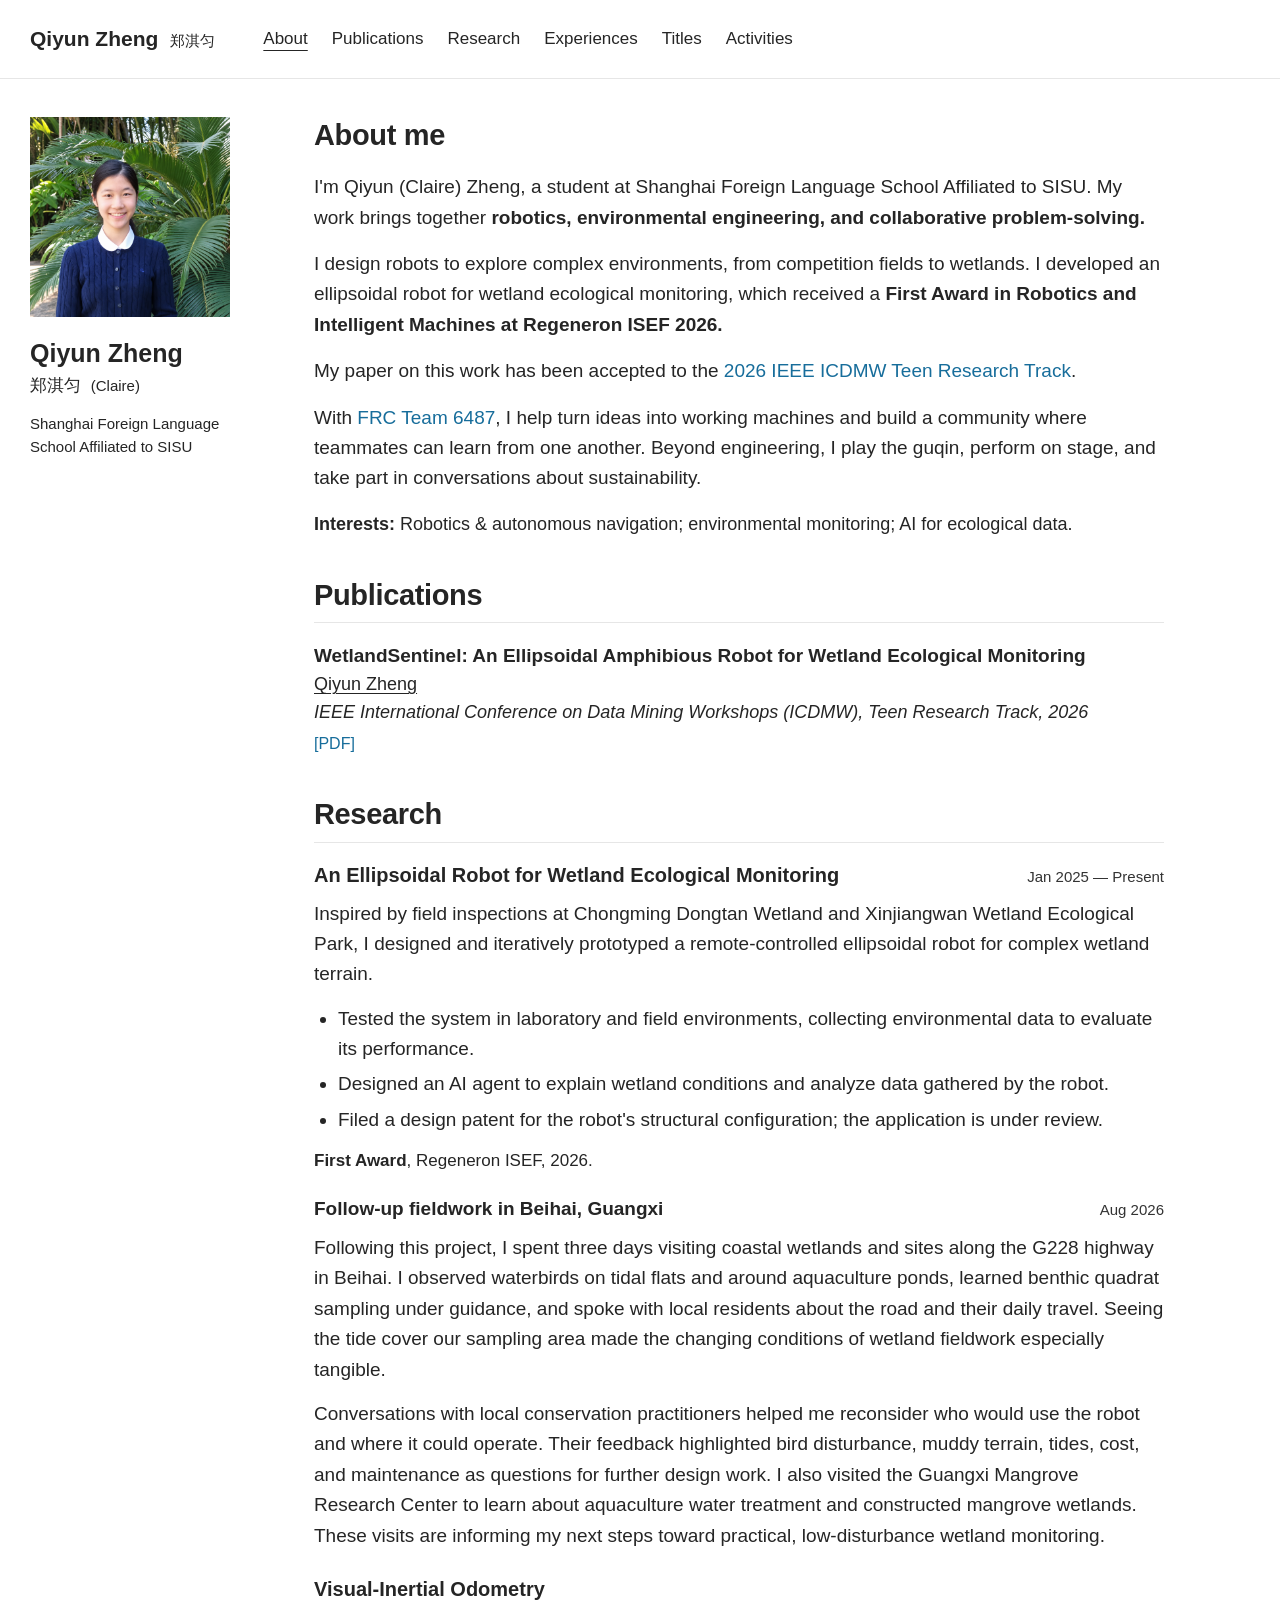
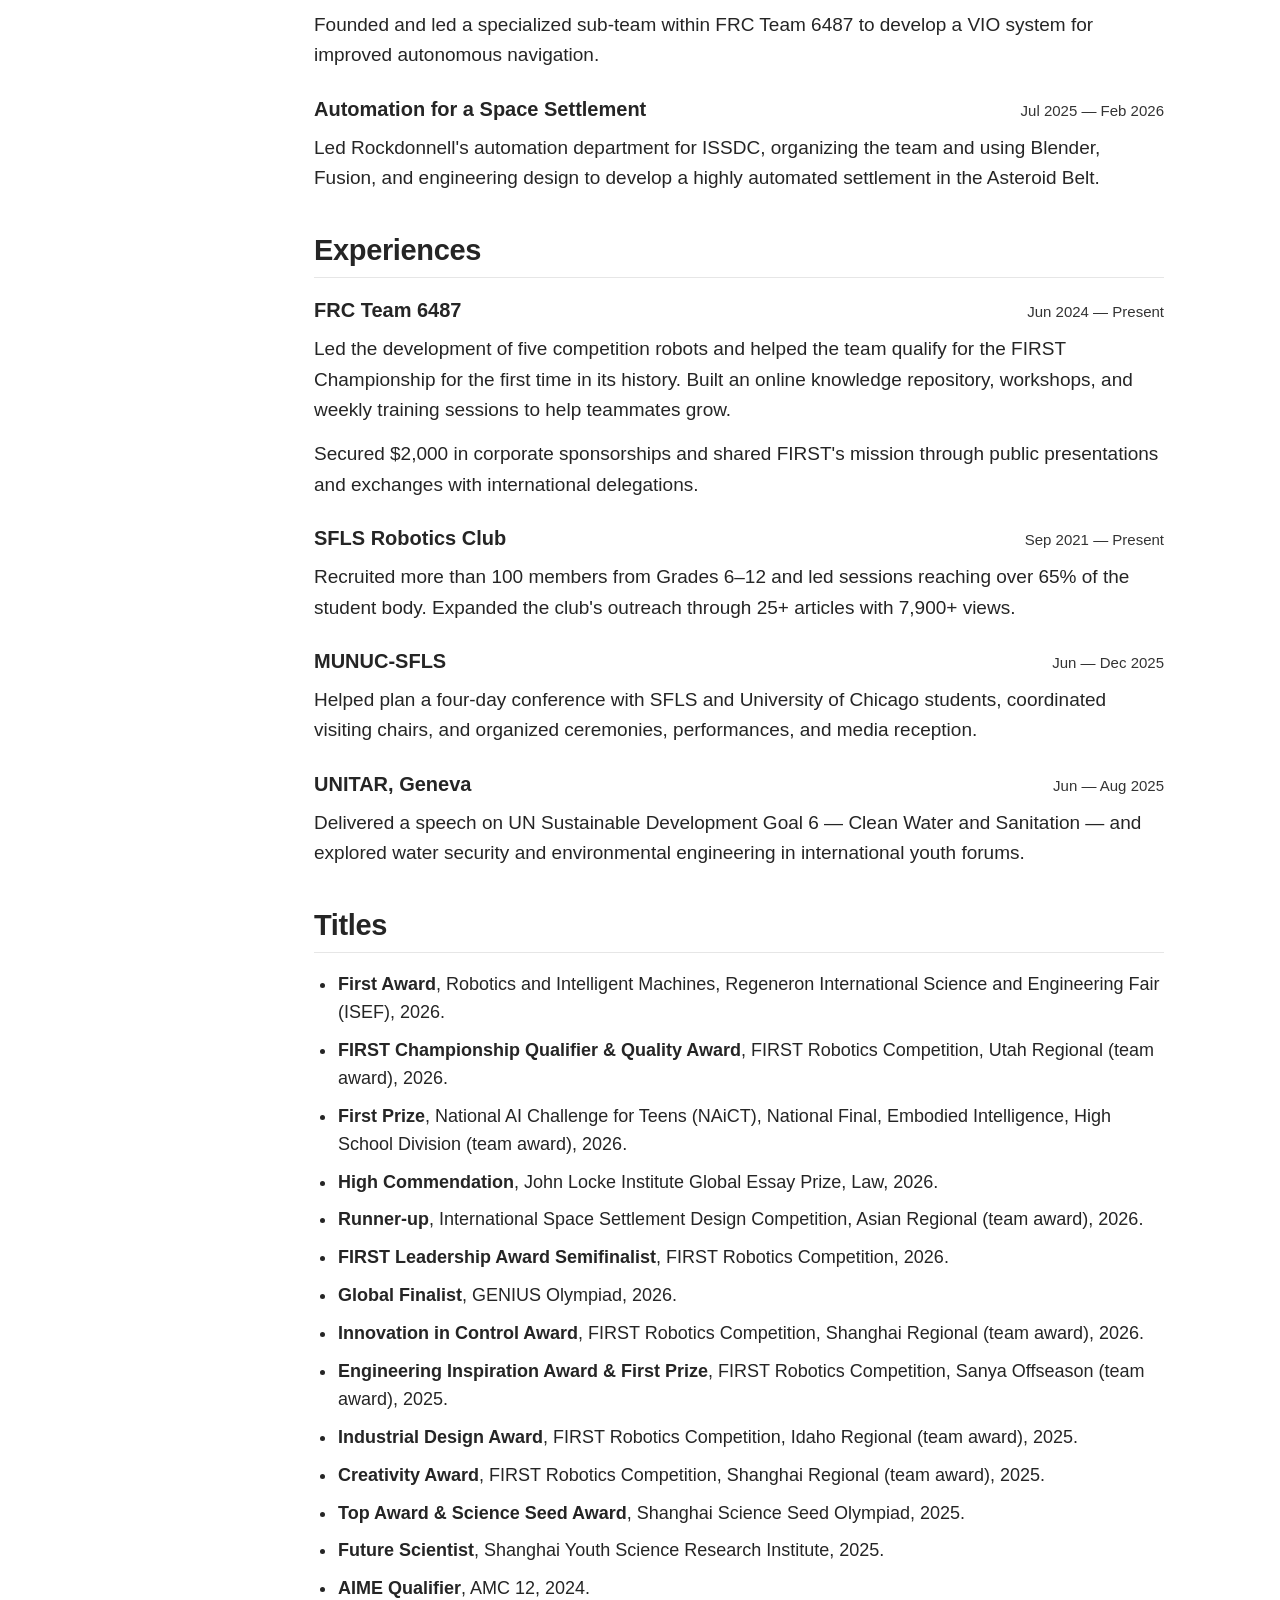
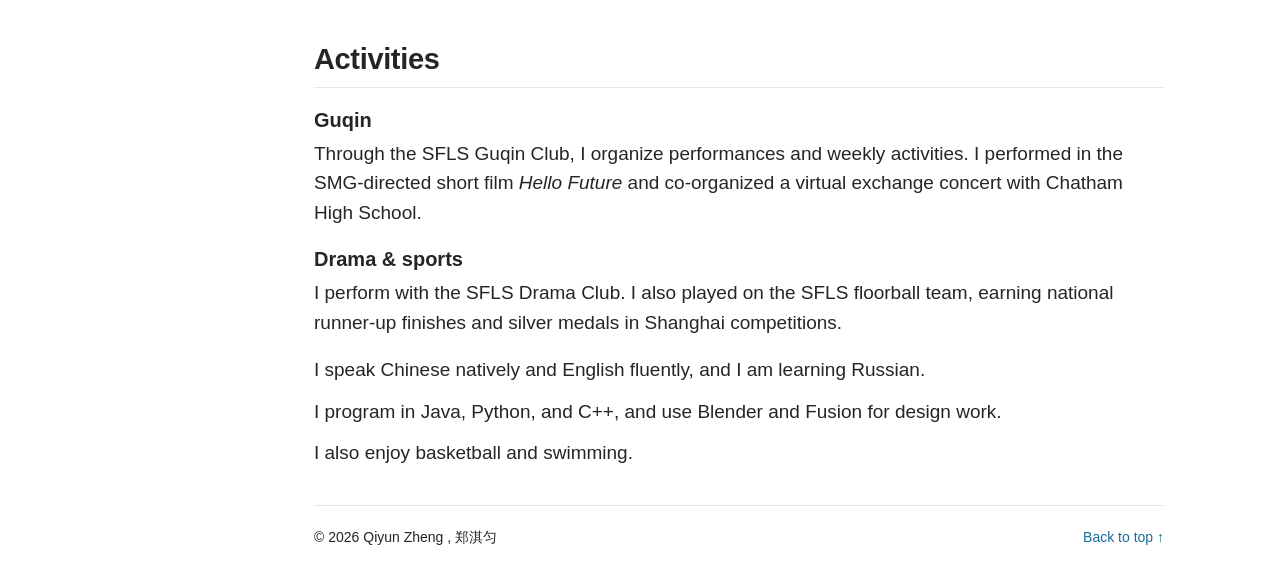
==== commit 8f210df2: "Refine academic layout, add accepted ICDMW paper, and organize site files" ====
--- a/index.html
+++ b/index.html
@@ -3,19 +3,17 @@
 <head>
   <meta charset="utf-8"><meta name="viewport" content="width=device-width,initial-scale=1">
   <title>Qiyun (Claire) Zheng · Robotics & Environmental Engineering</title>
-  <meta name="description" content="Qiyun (Claire) Zheng — student researcher, FRC Team 6487 captain, and guqin player exploring robotics and environmental engineering.">
+  <meta name="description" content="Qiyun (Claire) Zheng — exploring robotics and environmental engineering.">
   <meta name="theme-color" content="#ffffff">
-  <link rel="icon" href="assets/images/favicon.svg" type="image/svg+xml"><link rel="stylesheet" href="assets/css/main.css?v=20261016-4">
+  <link rel="icon" href="assets/images/favicon.svg" type="image/svg+xml"><link rel="stylesheet" href="assets/css/main.css?v=20261016-5">
 </head>
 <body>
 <a class="skip" href="#about">Skip to content</a>
-<header><div class="header-inner"><a class="brand" href="#">Qiyun Zheng<span>郑淇匀</span></a><nav aria-label="Main navigation"><a href="#about">About</a><a href="#publications">Publications</a><a href="#research">Research</a><a href="#leadership">Experiences</a><a href="#honors">Titles</a><a href="#beyond">Beyond</a></nav></div></header>
+<header><div class="header-inner"><a class="brand" href="#">Qiyun Zheng<span>郑淇匀</span></a><nav aria-label="Main navigation"><a href="#about">About</a><a href="#publications">Publications</a><a href="#research">Research</a><a href="#leadership">Experiences</a><a href="#honors">Titles</a><a href="#activities">Activities</a></nav></div></header>
 <div class="layout">
 <aside class="profile">
   <div class="portrait-wrap"><img id="portrait" src="assets/images/portrait.png" alt="Qiyun Zheng smiling in front of green palm leaves" width="1216" height="1293"></div>
   <h1>Qiyun Zheng<span class="chinese">郑淇匀 <span class="nickname">(Claire)</span></span></h1>
-  <p class="role">Student researcher</p>
-  <p class="team-role"><a href="#leadership">Captain, FRC Team 6487</a></p>
   <p class="school">Shanghai Foreign Language School Affiliated to SISU</p>
   
   
@@ -25,9 +23,9 @@
 <section id="about" class="intro">
   <h2>About me</h2>
   <p>I'm Qiyun (Claire) Zheng, a student at Shanghai Foreign Language School Affiliated to SISU. My work brings together <strong>robotics, environmental engineering, and collaborative problem-solving.</strong></p>
-  <p>I design robots to explore complex environments, from competition fields to wetlands. As an independent researcher, I developed an ellipsoidal robot for wetland ecological monitoring, which received a <strong>First Award in Robotics and Intelligent Machines at Regeneron ISEF 2026.</strong></p>
+  <p>I design robots to explore complex environments, from competition fields to wetlands. I developed an ellipsoidal robot for wetland ecological monitoring, which received a <strong>First Award in Robotics and Intelligent Machines at Regeneron ISEF 2026.</strong></p>
   <p>My paper on this work has been accepted to the <a href="#publications">2026 IEEE ICDMW Teen Research Track</a>.</p>
-  <p>As captain of <a href="#leadership">FRC Team 6487</a>, I help turn ideas into working machines and build a community where teammates can learn from one another. Beyond engineering, I play the guqin, perform on stage, and take part in conversations about sustainability.</p>
+  <p>With <a href="#leadership">FRC Team 6487</a>, I help turn ideas into working machines and build a community where teammates can learn from one another. Beyond engineering, I play the guqin, perform on stage, and take part in conversations about sustainability.</p>
   <p class="interests"><strong>Interests:</strong> Robotics &amp; autonomous navigation; environmental monitoring; AI for ecological data.</p>
 </section>
 <section id="publications">
@@ -42,21 +40,20 @@
 </section>
 <section id="research">
   <div class="section-heading research-heading"><h2>Research</h2></div>
-  <article class="featured"><h3>An Ellipsoidal Robot for Wetland Ecological Monitoring</h3><p class="entry-meta">Independent research<br><span class="date">Jan 2025 — Present</span></p><p>Inspired by field inspections at Chongming Dongtan Wetland and Xinjiangwan Wetland Ecological Park, I designed and iteratively prototyped a remote-controlled ellipsoidal robot for complex wetland terrain.</p><ul><li>Tested the system in laboratory and field environments, collecting environmental data to evaluate its performance.</li><li>Designed an AI agent to explain wetland conditions and analyze data gathered by the robot.</li><li>Filed a design patent for the robot's structural configuration; the application is under review.</li></ul><p class="recognition"><strong>First Award</strong>, Regeneron ISEF, 2026.</p>
+  <article class="featured"><div class="activity-heading"><h3>An Ellipsoidal Robot for Wetland Ecological Monitoring</h3><p class="date">Jan 2025 — Present</p></div><p>Inspired by field inspections at Chongming Dongtan Wetland and Xinjiangwan Wetland Ecological Park, I designed and iteratively prototyped a remote-controlled ellipsoidal robot for complex wetland terrain.</p><ul><li>Tested the system in laboratory and field environments, collecting environmental data to evaluate its performance.</li><li>Designed an AI agent to explain wetland conditions and analyze data gathered by the robot.</li><li>Filed a design patent for the robot's structural configuration; the application is under review.</li></ul><p class="recognition"><strong>First Award</strong>, Regeneron ISEF, 2026.</p>
 <div class="fieldwork">
-<h4>Follow-up fieldwork in Beihai, Guangxi</h4>
-<p class="date">Aug 2026</p>
+<div class="activity-heading"><h4>Follow-up fieldwork in Beihai, Guangxi</h4><p class="date">Aug 2026</p></div>
 <p>Following this project, I spent three days visiting coastal wetlands and sites along the G228 highway in Beihai. I observed waterbirds on tidal flats and around aquaculture ponds, learned benthic quadrat sampling under guidance, and spoke with local residents about the road and their daily travel. Seeing the tide cover our sampling area made the changing conditions of wetland fieldwork especially tangible.</p>
 <p>Conversations with local conservation practitioners helped me reconsider who would use the robot and where it could operate. Their feedback highlighted bird disturbance, muddy terrain, tides, cost, and maintenance as questions for further design work. I also visited the Guangxi Mangrove Research Center to learn about aquaculture water treatment and constructed mangrove wetlands. These visits are informing my next steps toward practical, low-disturbance wetland monitoring.</p>
 </div></article>
   <article class="simple-project"><div><h3>Visual-Inertial Odometry</h3><p>Founded and led a specialized sub-team within FRC Team 6487 to develop a VIO system for improved autonomous navigation.</p></div></article>
-  <article class="simple-project"><div><h3>Automation for a Space Settlement</h3><p class="date">Jul 2025 — Feb 2026</p><p>Led Rockdonnell's automation department for ISSDC, organizing the team and using Blender, Fusion, and engineering design to develop a highly automated settlement in the Asteroid Belt.</p></div></article>
+  <article class="simple-project"><div><div class="activity-heading"><h3>Automation for a Space Settlement</h3><p class="date">Jul 2025 — Feb 2026</p></div><p>Led Rockdonnell's automation department for ISSDC, organizing the team and using Blender, Fusion, and engineering design to develop a highly automated settlement in the Asteroid Belt.</p></div></article>
 </section>
 <section id="leadership"><div class="section-heading"><h2>Experiences</h2></div>
-  <article class="experience"><div><h3>Captain <span>, FRC Team 6487</span></h3><p class="date">Jun 2024 — Present</p><p>Led the development of five competition robots and helped the team qualify for the FIRST Championship for the first time in its history. Built an online knowledge repository, workshops, and weekly training sessions to help teammates grow.</p><p>Secured $2,000 in corporate sponsorships and shared FIRST's mission through public presentations and exchanges with international delegations.</p></div></article>
-  <article class="experience"><div><h3>Vice President <span>, SFLS Robotics Club</span></h3><p class="date">Sep 2021 — Present</p><p>Recruited more than 100 members from Grades 6–12 and led sessions reaching over 65% of the student body. Expanded the club's outreach through 25+ articles with 7,900+ views.</p></div></article>
-  <article class="experience"><div><h3>Secretariat &amp; Organization <span>, MUNUC-SFLS</span></h3><p class="date">Jun — Dec 2025</p><p>Helped plan a four-day conference with SFLS and University of Chicago students, coordinated visiting chairs, and organized ceremonies, performances, and media reception.</p></div></article>
-  <article class="experience"><div><h3>Youth Presenter <span>, UNITAR, Geneva</span></h3><p class="date">Jun — Aug 2025</p><p>Delivered a speech on UN Sustainable Development Goal 6 — Clean Water and Sanitation — and explored water security and environmental engineering in international youth forums.</p></div></article>
+  <article class="experience"><div><div class="activity-heading"><h3>FRC Team 6487</h3><p class="date">Jun 2024 — Present</p></div><p>Led the development of five competition robots and helped the team qualify for the FIRST Championship for the first time in its history. Built an online knowledge repository, workshops, and weekly training sessions to help teammates grow.</p><p>Secured $2,000 in corporate sponsorships and shared FIRST's mission through public presentations and exchanges with international delegations.</p></div></article>
+  <article class="experience"><div><div class="activity-heading"><h3>SFLS Robotics Club</h3><p class="date">Sep 2021 — Present</p></div><p>Recruited more than 100 members from Grades 6–12 and led sessions reaching over 65% of the student body. Expanded the club's outreach through 25+ articles with 7,900+ views.</p></div></article>
+  <article class="experience"><div><div class="activity-heading"><h3>MUNUC-SFLS</h3><p class="date">Jun — Dec 2025</p></div><p>Helped plan a four-day conference with SFLS and University of Chicago students, coordinated visiting chairs, and organized ceremonies, performances, and media reception.</p></div></article>
+  <article class="experience"><div><div class="activity-heading"><h3>UNITAR, Geneva</h3><p class="date">Jun — Aug 2025</p></div><p>Delivered a speech on UN Sustainable Development Goal 6 — Clean Water and Sanitation — and explored water security and environmental engineering in international youth forums.</p></div></article>
 </section>
 <section id="honors"><div class="section-heading"><h2>Titles</h2></div>
 <ul class="honors-list">
@@ -76,6 +73,6 @@
 <li><strong>AIME Qualifier</strong>, AMC 12, 2024.</li>
 </ul>
 </section>
-<section id="beyond"><div class="section-heading"><h2>Beyond robotics</h2></div><div class="beyond-grid"><article><h3>Guqin</h3><p>As president of the SFLS Guqin Club, I organize performances and weekly activities. I performed in the SMG-directed short film <em>Hello Future</em> and co-organized a virtual exchange concert with Chatham High School.</p></article><article><h3>Drama &amp; sports</h3><p>I am a core member and lead actress in the SFLS Drama Club. I also played on the SFLS floorball team, earning national runner-up finishes and silver medals in Shanghai competitions.</p></article></div><div class="skills"><p>I speak Chinese natively and English fluently, and I am learning Russian.</p><p>I program in Java, Python, and C++, and use Blender and Fusion for design work.</p><p>I also enjoy basketball and swimming.</p></div></section>
+<section id="activities"><div class="section-heading"><h2>Activities</h2></div><div class="beyond-grid"><article><h3>Guqin</h3><p>Through the SFLS Guqin Club, I organize performances and weekly activities. I performed in the SMG-directed short film <em>Hello Future</em> and co-organized a virtual exchange concert with Chatham High School.</p></article><article><h3>Drama &amp; sports</h3><p>I perform with the SFLS Drama Club. I also played on the SFLS floorball team, earning national runner-up finishes and silver medals in Shanghai competitions.</p></article></div><div class="skills"><p>I speak Chinese natively and English fluently, and I am learning Russian.</p><p>I program in Java, Python, and C++, and use Blender and Fusion for design work.</p><p>I also enjoy basketball and swimming.</p></div></section>
 <footer><p>© 2026 Qiyun Zheng <span>, 郑淇匀</span></p><a href="#">Back to top ↑</a></footer>
 </main></div><script src="assets/js/main.js"></script></body></html>
--- a/assets/css/main.css
+++ b/assets/css/main.css
@@ -15,3 +15,5 @@
 @media print{header,.skip,footer>a{display:none}.layout{padding:0;grid-template-columns:160px 1fr;gap:25px}.profile{position:static}.portrait-wrap,.portrait-wrap img{width:145px;height:145px}body{font-size:12px}h2{font-size:20px}h3{font-size:15px}.honors-list li,.publication,.publication strong{font-size:12px}}
 
 .fieldwork{margin-top:22px}.fieldwork h4{font-size:19px;line-height:1.4;font-weight:650;margin:0 0 7px}.fieldwork p:last-child{margin-bottom:0}
+
+.activity-heading{display:grid;grid-template-columns:minmax(0,1fr) auto;align-items:baseline;column-gap:24px;margin-bottom:10px}.activity-heading h3,.activity-heading h4,.activity-heading .date{margin:0}.activity-heading .date{text-align:right;white-space:nowrap}.profile .school{margin-top:0}@media(max-width:700px){.activity-heading{column-gap:14px}.activity-heading .date{font-size:13px}.profile .portrait-wrap{grid-row:1/3}}
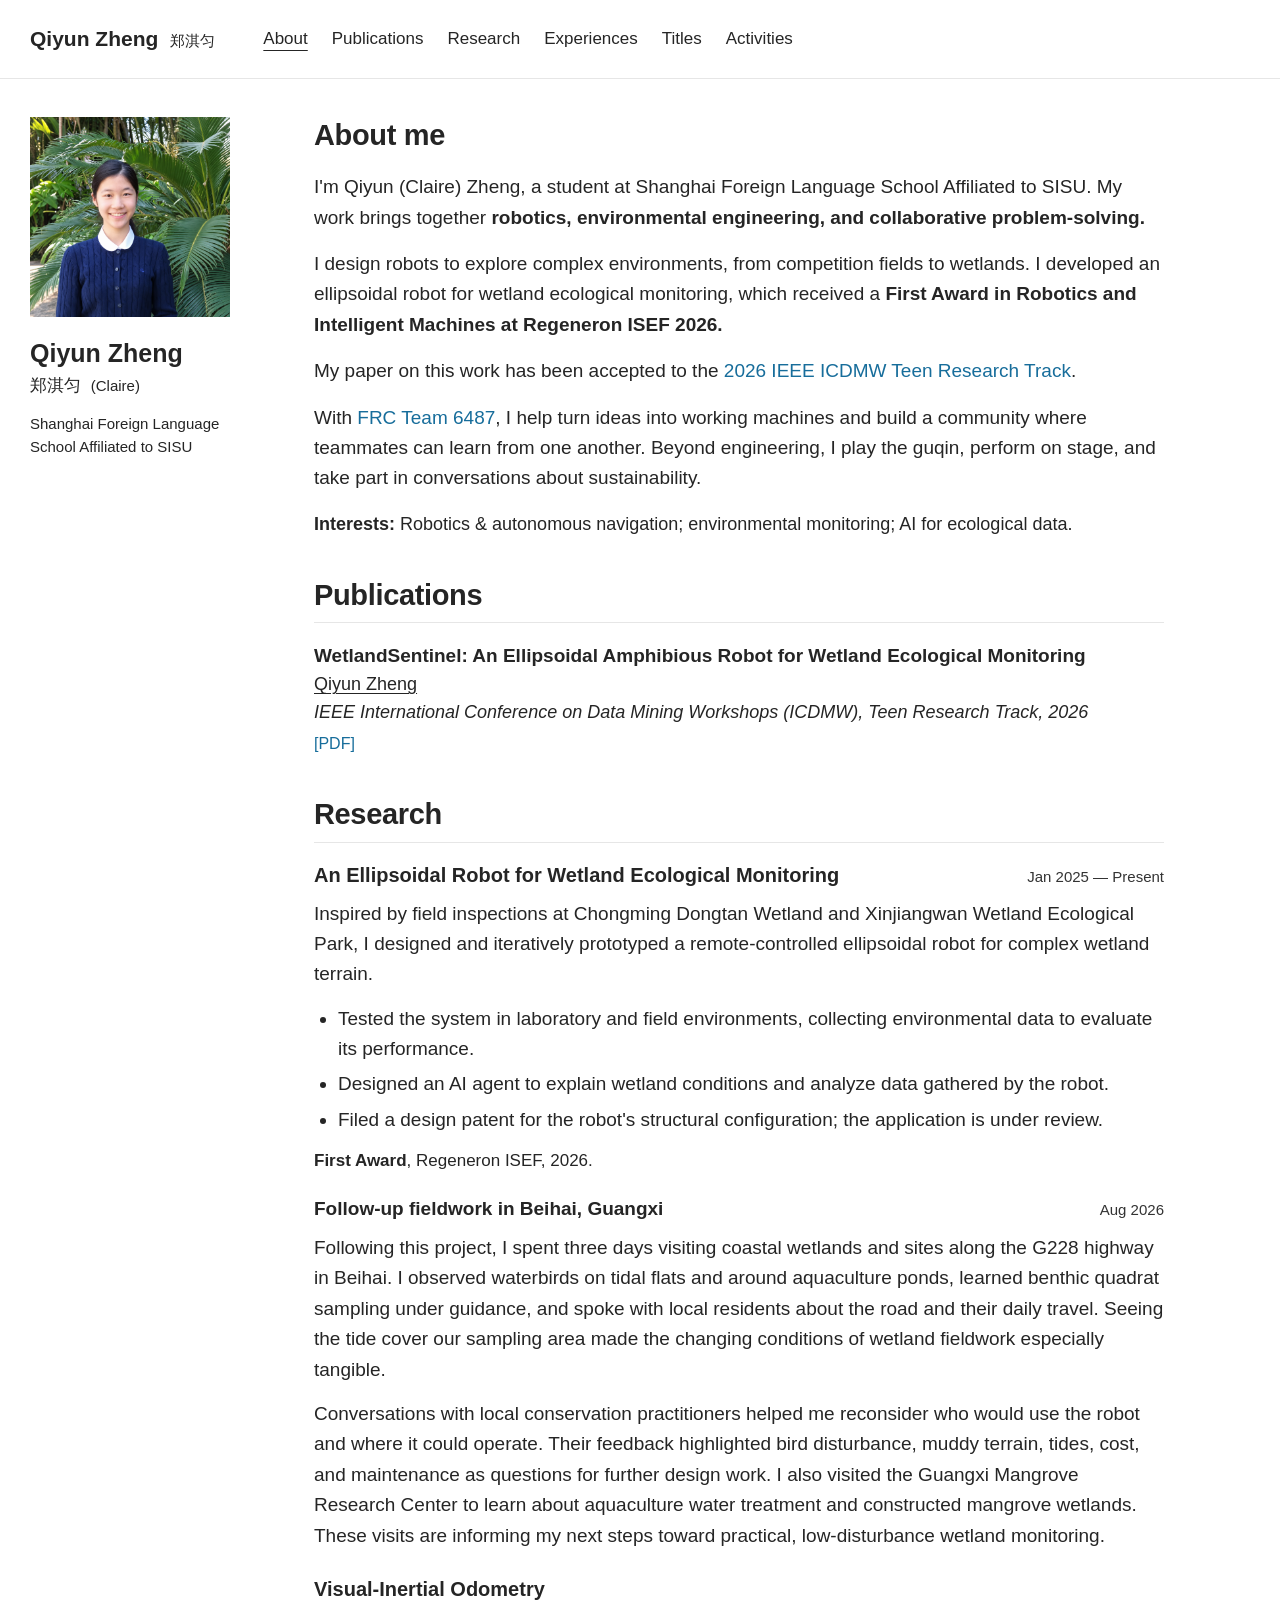
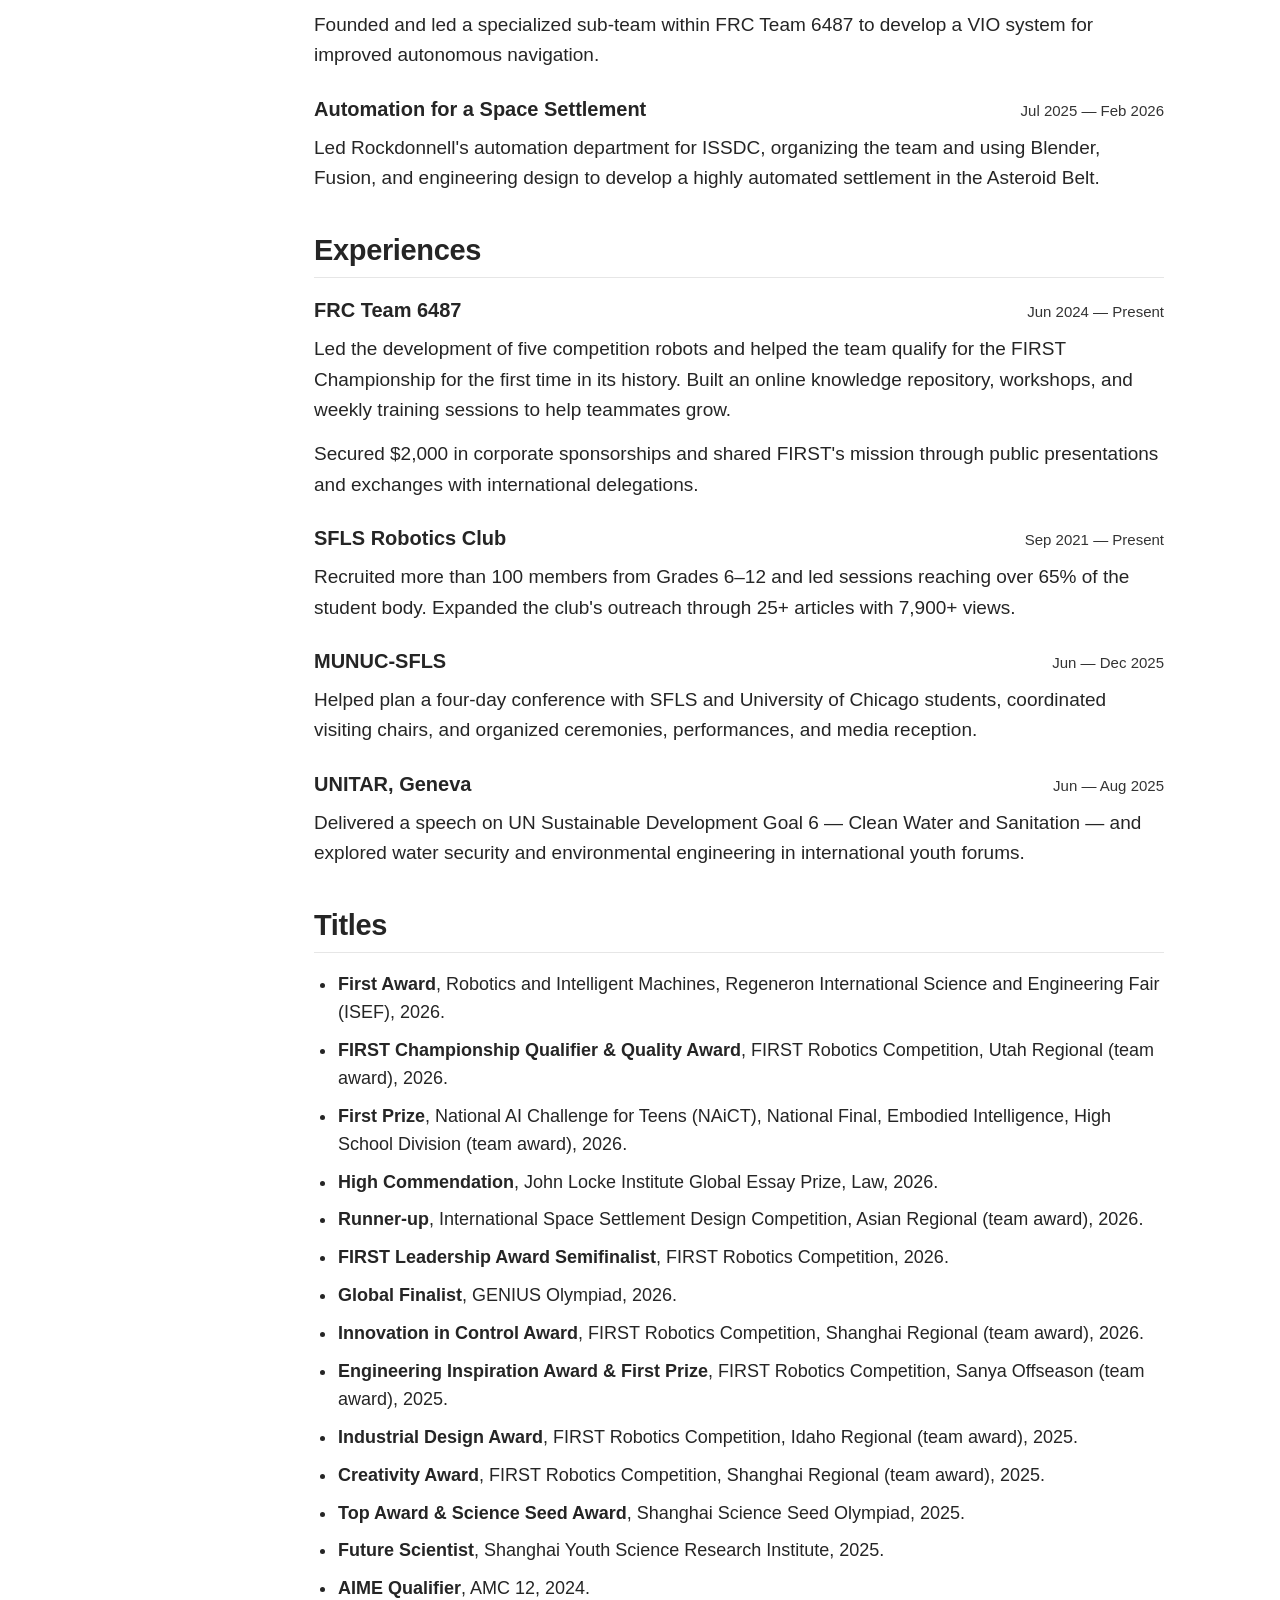
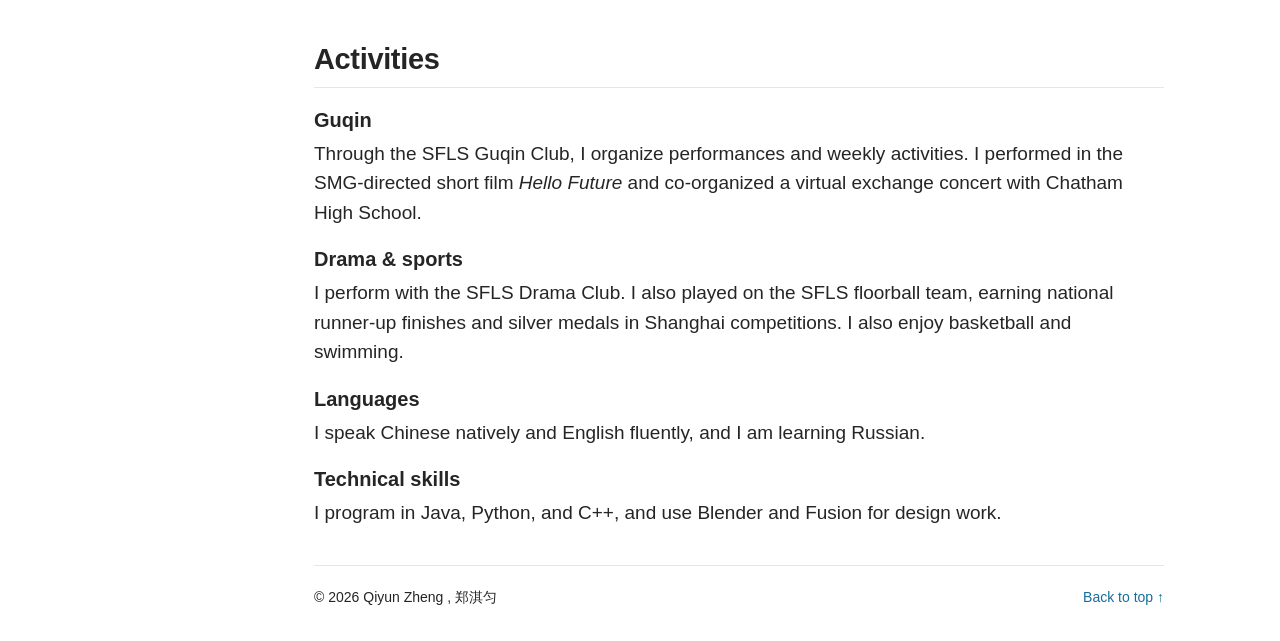
==== commit 81ed728a: "Refine academic layout, add accepted ICDMW paper, and organize site files" ====
--- a/index.html
+++ b/index.html
@@ -73,6 +73,6 @@
 <li><strong>AIME Qualifier</strong>, AMC 12, 2024.</li>
 </ul>
 </section>
-<section id="activities"><div class="section-heading"><h2>Activities</h2></div><div class="beyond-grid"><article><h3>Guqin</h3><p>Through the SFLS Guqin Club, I organize performances and weekly activities. I performed in the SMG-directed short film <em>Hello Future</em> and co-organized a virtual exchange concert with Chatham High School.</p></article><article><h3>Drama &amp; sports</h3><p>I perform with the SFLS Drama Club. I also played on the SFLS floorball team, earning national runner-up finishes and silver medals in Shanghai competitions.</p></article></div><div class="skills"><p>I speak Chinese natively and English fluently, and I am learning Russian.</p><p>I program in Java, Python, and C++, and use Blender and Fusion for design work.</p><p>I also enjoy basketball and swimming.</p></div></section>
+<section id="activities"><div class="section-heading"><h2>Activities</h2></div><div class="beyond-grid"><article><h3>Guqin</h3><p>Through the SFLS Guqin Club, I organize performances and weekly activities. I performed in the SMG-directed short film <em>Hello Future</em> and co-organized a virtual exchange concert with Chatham High School.</p></article><article><h3>Drama &amp; sports</h3><p>I perform with the SFLS Drama Club. I also played on the SFLS floorball team, earning national runner-up finishes and silver medals in Shanghai competitions. I also enjoy basketball and swimming.</p></article><article><h3>Languages</h3><p>I speak Chinese natively and English fluently, and I am learning Russian.</p></article><article><h3>Technical skills</h3><p>I program in Java, Python, and C++, and use Blender and Fusion for design work.</p></article></div></section>
 <footer><p>© 2026 Qiyun Zheng <span>, 郑淇匀</span></p><a href="#">Back to top ↑</a></footer>
 </main></div><script src="assets/js/main.js"></script></body></html>
